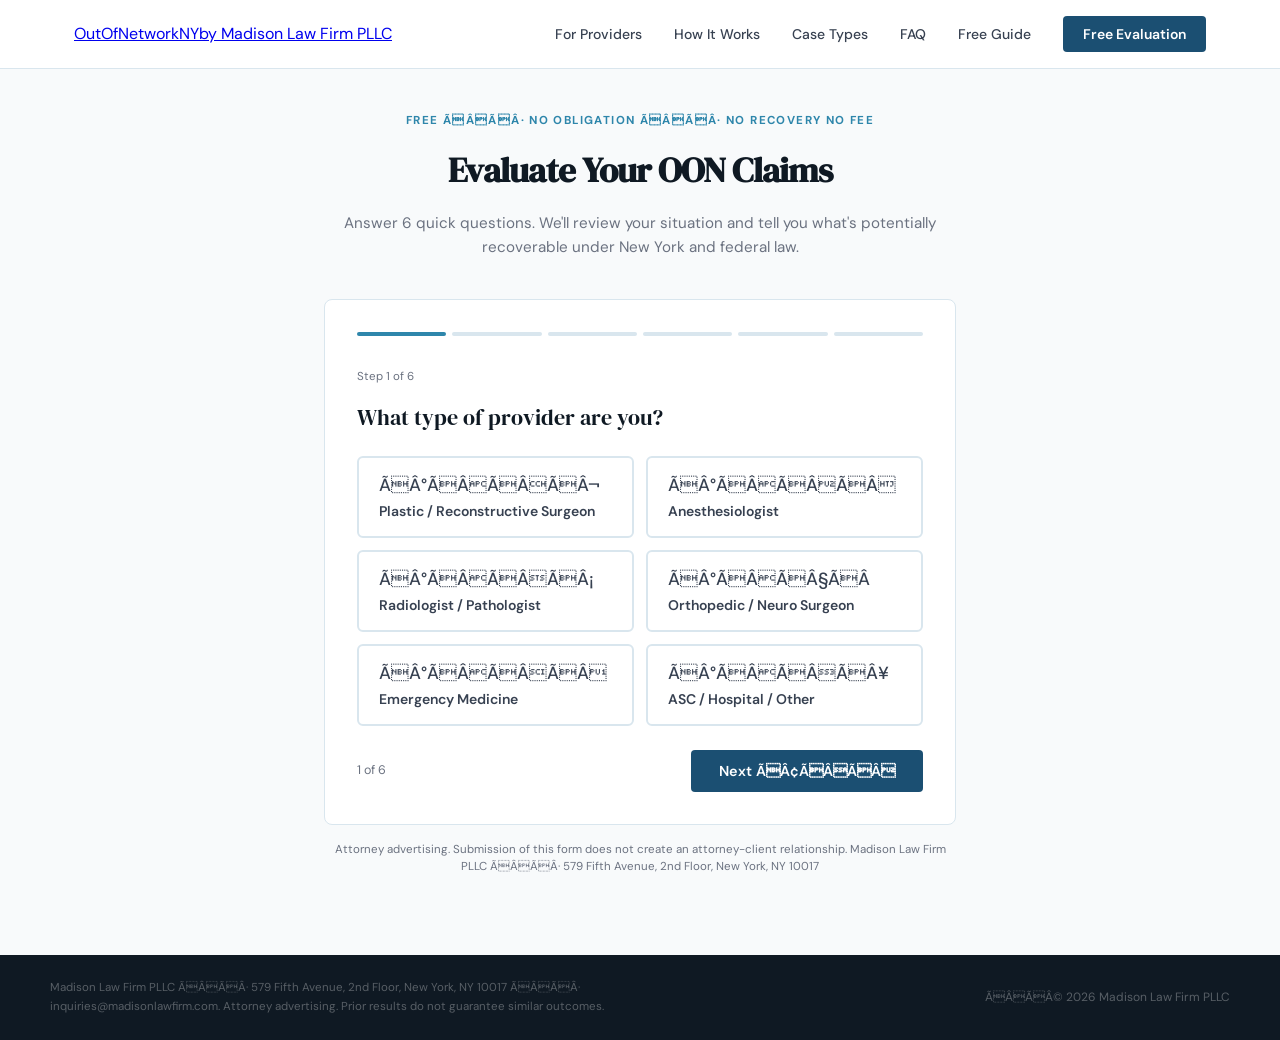
==== case-evaluator.html @ d6d5790b "Fix logo on all 8 pages — correct HTML structure + inline-flex CSS" ====
<!DOCTYPE html>
<html lang="en">
<head>
<meta charset="UTF-8">
<meta name="viewport" content="width=device-width, initial-scale=1.0">
<title>Free Case Evaluation | OutOfNetworkNY</title>
<meta name="description" content="Get a free evaluation of your out-of-network reimbursement claims. We identify NY IDR and federal NSA arbitration opportunities. No recovery, no fee.">
<link rel="canonical" href="https://www.outofnetworkny.com/case-evaluator.html">
<link rel="preconnect" href="https://fonts.googleapis.com">
<link rel="preconnect" href="https://fonts.gstatic.com" crossorigin>
<link href="https://fonts.googleapis.com/css2?family=DM+Serif+Display:ital@0;1&family=DM+Sans:ital,opsz,wght@0,9..40,300;0,9..40,400;0,9..40,500;0,9..40,600;0,9..40,700;1,9..40,400&display=swap" rel="stylesheet">
<style>
:root{--white:#FFFFFF;--off-white:#F8FAFB;--steel:#1B4F72;--steel-mid:#2E86AB;--steel-light:#EBF4F8;--charcoal:#0F1923;--gray-dark:#374151;--gray-mid:#6B7280;--gray-light:#F3F6F9;--gold:#C9A84C;--border:#D9E6EE;--serif:'DM Serif Display',Georgia,serif;--sans:'DM Sans',system-ui,sans-serif;--radius:4px;}
*,*::before,*::after{box-sizing:border-box;margin:0;padding:0;}
body{font-family:var(--sans);color:var(--gray-dark);background:var(--off-white);line-height:1.6;-webkit-font-smoothing:antialiased;min-height:100vh;}
nav{position:fixed;top:0;left:0;right:0;z-index:100;background:rgba(255,255,255,0.97);border-bottom:1px solid var(--border);backdrop-filter:blur(8px);}
.nav-inner{max-width:1180px;margin:0 auto;display:flex;align-items:center;justify-content:space-between;padding:0 24px;height:68px;}
.nav-links{display:flex;align-items:center;gap:32px;list-style:none;}
.nav-links a{font-size:0.875rem;font-weight:500;color:var(--gray-dark);text-decoration:none;}
.nav-cta{background:var(--steel);color:var(--white)!important;padding:9px 20px;border-radius:var(--radius);font-weight:600!important;}
.hamburger{display:none;cursor:pointer;background:none;border:none;padding:4px;}
.hamburger span{display:block;width:22px;height:2px;background:var(--charcoal);margin:5px 0;}
/* EVALUATOR */
.eval-wrap{max-width:680px;margin:0 auto;padding:112px 24px 80px;}
.eval-header{text-align:center;margin-bottom:40px;}
.eval-eyebrow{font-size:0.72rem;font-weight:700;letter-spacing:0.12em;text-transform:uppercase;color:var(--steel-mid);margin-bottom:12px;}
.eval-header h1{font-family:var(--serif);font-size:2.2rem;color:var(--charcoal);letter-spacing:-0.02em;margin-bottom:12px;}
.eval-header p{font-size:0.95rem;color:var(--gray-mid);line-height:1.6;}
/* STEPS */
.step{display:none;}
.step.active{display:block;}
.step-progress{display:flex;gap:6px;margin-bottom:32px;}
.step-dot{height:4px;border-radius:2px;flex:1;background:var(--border);transition:background 0.3s;}
.step-dot.done{background:var(--steel-mid);}
.step-label{font-size:0.72rem;color:var(--gray-mid);margin-bottom:16px;}
.step-title{font-family:var(--serif);font-size:1.4rem;color:var(--charcoal);margin-bottom:24px;line-height:1.3;}
.option-grid{display:grid;grid-template-columns:1fr 1fr;gap:12px;}
.option-btn{padding:16px 20px;background:var(--white);border:2px solid var(--border);border-radius:6px;cursor:pointer;text-align:left;font-family:var(--sans);font-size:0.875rem;font-weight:500;color:var(--gray-dark);transition:all 0.15s;}
.option-btn:hover{border-color:var(--steel-mid);color:var(--charcoal);}
.option-btn.selected{border-color:var(--steel-mid);background:var(--steel-light);color:var(--steel);}
.option-btn .opt-icon{font-size:1.1rem;margin-bottom:6px;display:block;}
.option-btn .opt-label{display:block;font-weight:600;}
.option-btn .opt-sub{display:block;font-size:0.78rem;color:var(--gray-mid);margin-top:3px;}
.form-group{margin-bottom:16px;}
.form-group label{display:block;font-size:0.8rem;font-weight:600;color:var(--gray-dark);margin-bottom:6px;}
.form-group input,.form-group select,.form-group textarea{width:100%;padding:11px 14px;border:1px solid var(--border);border-radius:var(--radius);font-family:var(--sans);font-size:0.875rem;color:var(--charcoal);transition:border-color 0.2s;}
.form-group input:focus,.form-group select:focus,.form-group textarea:focus{outline:none;border-color:var(--steel-mid);box-shadow:0 0 0 3px rgba(46,134,171,0.1);}
.form-group textarea{resize:vertical;min-height:80px;}
.form-row{display:grid;grid-template-columns:1fr 1fr;gap:12px;}
.step-nav{display:flex;gap:12px;margin-top:24px;justify-content:space-between;align-items:center;}
.btn-next{background:var(--steel);color:var(--white);padding:12px 28px;border:none;border-radius:var(--radius);font-family:var(--sans);font-size:0.9rem;font-weight:600;cursor:pointer;transition:background 0.2s;}
.btn-next:hover{background:var(--charcoal);}
.btn-back{background:none;color:var(--gray-mid);padding:12px 20px;border:none;font-family:var(--sans);font-size:0.875rem;cursor:pointer;}
.step-counter{font-size:0.78rem;color:var(--gray-mid);}
.eval-card{background:var(--white);border:1px solid var(--border);border-radius:8px;padding:32px;}
/* Footer */
footer{background:var(--charcoal);padding:24px;}
.footer-bottom{max-width:1180px;margin:0 auto;display:flex;justify-content:space-between;align-items:center;flex-wrap:wrap;gap:16px;}
.footer-legal{font-size:0.72rem;color:rgba(255,255,255,0.3);line-height:1.6;max-width:580px;}
.footer-copy{font-size:0.75rem;color:rgba(255,255,255,0.3);}
@media(max-width:768px){
  .nav-links{display:none;}.hamburger{display:block;}
  .nav-links.open{display:flex;flex-direction:column;position:fixed;top:68px;left:0;right:0;background:var(--white);padding:20px 24px;border-bottom:1px solid var(--border);gap:4px;}
  .option-grid{grid-template-columns:1fr;}.form-row{grid-template-columns:1fr;}
}</style>
</head>
<body>
<nav>
  <div class="nav-inner">
    <a href="/" class="nav-logo"><span class="nav-logo-brand">OutOfNetwork<span class="nav-logo-ny">NY</span></span><span class="nav-logo-sub">by Madison Law Firm PLLC</span></a>
    <ul class="nav-links" id="navLinks">
      <li><a href="/for-providers.html">For Providers</a></li>
      <li><a href="/how-it-works.html">How It Works</a></li>
      <li><a href="/case-types.html">Case Types</a></li>
      <li><a href="/faq.html">FAQ</a></li>
      <li><a href="/free-guide.html">Free Guide</a></li>
      <li><a href="/case-evaluator.html" class="nav-cta">Free Evaluation</a></li>
    </ul>
    <button class="hamburger" id="hamburger"><span></span><span></span><span></span></button>
  </div>
</nav>

<div class="eval-wrap">
  <div class="eval-header">
    <div class="eval-eyebrow">Free ÃÂÃÂ· No Obligation ÃÂÃÂ· No Recovery No Fee</div>
    <h1>Evaluate Your OON Claims</h1>
    <p>Answer 6 quick questions. We'll review your situation and tell you what's potentially recoverable under New York and federal law.</p>
  </div>

  <div class="eval-card">
    <form id="evalForm" action="https://outofnetworkny.com/submit" method="POST">
      <input type="hidden" name="form_type" value="case_evaluation">
      <input type="hidden" name="source_site" value="outofnetworkny.com">
      <input type="hidden" name="specialty" id="hid_specialty" value="">
      <input type="hidden" name="plan_type" id="hid_plan_type" value="">
      <input type="hidden" name="claim_age" id="hid_claim_age" value="">
      <input type="hidden" name="prior_appeal" id="hid_prior_appeal" value="">

      <div class="step-progress">
        <div class="step-dot done" id="dot1"></div>
        <div class="step-dot" id="dot2"></div>
        <div class="step-dot" id="dot3"></div>
        <div class="step-dot" id="dot4"></div>
        <div class="step-dot" id="dot5"></div>
        <div class="step-dot" id="dot6"></div>
      </div>

      <!-- STEP 1 -->
      <div class="step active" id="step1">
        <div class="step-label">Step 1 of 6</div>
        <div class="step-title">What type of provider are you?</div>
        <div class="option-grid">
          <button type="button" class="option-btn" data-field="specialty" data-value="Plastic / Reconstructive Surgeon"><span class="opt-icon">ÃÂ°ÃÂÃÂÃÂ¬</span><span class="opt-label">Plastic / Reconstructive Surgeon</span></button>
          <button type="button" class="option-btn" data-field="specialty" data-value="Anesthesiologist"><span class="opt-icon">ÃÂ°ÃÂÃÂÃÂ</span><span class="opt-label">Anesthesiologist</span></button>
          <button type="button" class="option-btn" data-field="specialty" data-value="Radiologist / Pathologist"><span class="opt-icon">ÃÂ°ÃÂÃÂÃÂ¡</span><span class="opt-label">Radiologist / Pathologist</span></button>
          <button type="button" class="option-btn" data-field="specialty" data-value="Orthopedic / Neuro Surgeon"><span class="opt-icon">ÃÂ°ÃÂÃÂ§ÃÂ </span><span class="opt-label">Orthopedic / Neuro Surgeon</span></button>
          <button type="button" class="option-btn" data-field="specialty" data-value="Emergency Medicine"><span class="opt-icon">ÃÂ°ÃÂÃÂÃÂ</span><span class="opt-label">Emergency Medicine</span></button>
          <button type="button" class="option-btn" data-field="specialty" data-value="ASC / Hospital / Other"><span class="opt-icon">ÃÂ°ÃÂÃÂÃÂ¥</span><span class="opt-label">ASC / Hospital / Other</span></button>
        </div>
        <div class="step-nav">
          <span class="step-counter">1 of 6</span>
          <button type="button" class="btn-next" id="next1" disabled>Next ÃÂ¢ÃÂÃÂ</button>
        </div>
      </div>

      <!-- STEP 2 -->
      <div class="step" id="step2">
        <div class="step-label">Step 2 of 6</div>
        <div class="step-title">What type of insurance plan covers most of the disputed claims?</div>
        <div class="option-grid">
          <button type="button" class="option-btn" data-field="plan_type" data-value="Fully insured NY plan (BCBS, Aetna, etc.)"><span class="opt-icon">ÃÂ°ÃÂÃÂÃÂ</span><span class="opt-label">Fully Insured NY Plan</span><span class="opt-sub">BCBS, Aetna, UHC, Cigna, etc.</span></button>
          <button type="button" class="option-btn" data-field="plan_type" data-value="Self-funded employer plan (ERISA)"><span class="opt-icon">ÃÂ°ÃÂÃÂÃÂ¢</span><span class="opt-label">Self-Funded Employer Plan</span><span class="opt-sub">Large employer pays claims directly</span></button>
          <button type="button" class="option-btn" data-field="plan_type" data-value="Mix of both"><span class="opt-icon">ÃÂ¢ÃÂÃÂÃÂ¯ÃÂ¸ÃÂ</span><span class="opt-label">Mix of Both</span><span class="opt-sub">Different patients, different plans</span></button>
          <button type="button" class="option-btn" data-field="plan_type" data-value="Not sure"><span class="opt-icon">ÃÂ¢ÃÂÃÂ</span><span class="opt-label">Not Sure</span><span class="opt-sub">We can help identify this</span></button>
        </div>
        <div class="step-nav">
          <button type="button" class="btn-back" id="back2">ÃÂ¢ÃÂÃÂ Back</button>
          <span class="step-counter">2 of 6</span>
          <button type="button" class="btn-next" id="next2" disabled>Next ÃÂ¢ÃÂÃÂ</button>
        </div>
      </div>

      <!-- STEP 3 -->
      <div class="step" id="step3">
        <div class="step-label">Step 3 of 6</div>
        <div class="step-title">How old are the underpaid claims you want to dispute?</div>
        <div class="option-grid">
          <button type="button" class="option-btn" data-field="claim_age" data-value="Last 6 months"><span class="opt-label">Last 6 months</span><span class="opt-sub">Recent underpayments</span></button>
          <button type="button" class="option-btn" data-field="claim_age" data-value="6ÃÂ¢ÃÂÃÂ18 months"><span class="opt-label">6ÃÂ¢ÃÂÃÂ18 months</span><span class="opt-sub">Still within federal + NY windows</span></button>
          <button type="button" class="option-btn" data-field="claim_age" data-value="18 months ÃÂ¢ÃÂÃÂ 3 years"><span class="opt-label">18 months ÃÂ¢ÃÂÃÂ 3 years</span><span class="opt-sub">NY state IDR window may apply</span></button>
          <button type="button" class="option-btn" data-field="claim_age" data-value="Mix / Ongoing"><span class="opt-label">Mix / Ongoing</span><span class="opt-sub">Range of claim dates</span></button>
        </div>
        <div class="step-nav">
          <button type="button" class="btn-back" id="back3">ÃÂ¢ÃÂÃÂ Back</button>
          <span class="step-counter">3 of 6</span>
          <button type="button" class="btn-next" id="next3" disabled>Next ÃÂ¢ÃÂÃÂ</button>
        </div>
      </div>

      <!-- STEP 4 -->
      <div class="step" id="step4">
        <div class="step-label">Step 4 of 6</div>
        <div class="step-title">Have you previously appealed any of these underpayments?</div>
        <div class="option-grid" style="grid-template-columns:1fr 1fr;">
          <button type="button" class="option-btn" data-field="prior_appeal" data-value="No ÃÂ¢ÃÂÃÂ never disputed"><span class="opt-icon">ÃÂ¢ÃÂÃÂ</span><span class="opt-label">No ÃÂ¢ÃÂÃÂ Never Disputed</span><span class="opt-sub">Accepted insurer's payment</span></button>
          <button type="button" class="option-btn" data-field="prior_appeal" data-value="Yes ÃÂ¢ÃÂÃÂ internal appeal only"><span class="opt-icon">ÃÂ°ÃÂÃÂÃÂ</span><span class="opt-label">Internal Appeal Only</span><span class="opt-sub">Filed appeal with insurer</span></button>
          <button type="button" class="option-btn" data-field="prior_appeal" data-value="Yes ÃÂ¢ÃÂÃÂ attempted IDR"><span class="opt-icon">ÃÂ¢ÃÂÃÂÃÂ¯ÃÂ¸ÃÂ</span><span class="opt-label">Attempted IDR</span><span class="opt-sub">Filed but not resolved favorably</span></button>
          <button type="button" class="option-btn" data-field="prior_appeal" data-value="In process now"><span class="opt-icon">ÃÂ°ÃÂÃÂÃÂ</span><span class="opt-label">In Process Now</span><span class="opt-sub">Need help managing existing dispute</span></button>
        </div>
        <div class="step-nav">
          <button type="button" class="btn-back" id="back4">ÃÂ¢ÃÂÃÂ Back</button>
          <span class="step-counter">4 of 6</span>
          <button type="button" class="btn-next" id="next4" disabled>Next ÃÂ¢ÃÂÃÂ</button>
        </div>
      </div>

      <!-- STEP 5 -->
      <div class="step" id="step5">
        <div class="step-label">Step 5 of 6</div>
        <div class="step-title">Approximately what is the total amount underpaid across the claims you want to dispute?</div>
        <div class="option-grid" style="grid-template-columns:1fr 1fr;">
          <button type="button" class="option-btn" data-field="claim_value" data-value="Under $10,000"><span class="opt-label">Under $10,000</span></button>
          <button type="button" class="option-btn" data-field="claim_value" data-value="$10,000 ÃÂ¢ÃÂÃÂ $50,000"><span class="opt-label">$10,000 ÃÂ¢ÃÂÃÂ $50,000</span></button>
          <button type="button" class="option-btn" data-field="claim_value" data-value="$50,000 ÃÂ¢ÃÂÃÂ $250,000"><span class="opt-label">$50,000 ÃÂ¢ÃÂÃÂ $250,000</span></button>
          <button type="button" class="option-btn" data-field="claim_value" data-value="Over $250,000"><span class="opt-label">Over $250,000</span></button>
        </div>
        <div class="step-nav">
          <button type="button" class="btn-back" id="back5">ÃÂ¢ÃÂÃÂ Back</button>
          <span class="step-counter">5 of 6</span>
          <button type="button" class="btn-next" id="next5" disabled>Next ÃÂ¢ÃÂÃÂ</button>
        </div>
      </div>

      <!-- STEP 6 -->
      <div class="step" id="step6">
        <div class="step-label">Step 6 of 6 ÃÂ¢ÃÂÃÂ Your Contact Information</div>
        <div class="step-title">Almost done ÃÂ¢ÃÂÃÂ how should we reach you?</div>
        <div class="form-row">
          <div class="form-group">
            <label for="eval_name">Your Name *</label>
            <input type="text" id="eval_name" name="name" placeholder="Dr. Jane Smith" required>
          </div>
          <div class="form-group">
            <label for="eval_practice">Practice / Organization *</label>
            <input type="text" id="eval_practice" name="practice_name" placeholder="Smith Surgical Group" required>
          </div>
        </div>
        <div class="form-row">
          <div class="form-group">
            <label for="eval_phone">Phone *</label>
            <input type="tel" id="eval_phone" name="phone" placeholder="(212) 555-0000" required>
          </div>
          <div class="form-group">
            <label for="eval_email">Email *</label>
            <input type="email" id="eval_email" name="email" placeholder="billing@practice.com" required>
          </div>
        </div>
        <div class="form-group">
          <label for="eval_payer">Primary Payer(s) in Dispute</label>
          <input type="text" id="eval_payer" name="payer_name" placeholder="e.g., UnitedHealthcare, Aetna, BCBS">
        </div>
        <div class="form-group">
          <label for="eval_notes">Additional Details (optional)</label>
          <textarea id="eval_notes" name="description" placeholder="Briefly describe the types of services, the pattern of underpayment, or any context that would help us prepare for our call..."></textarea>
        </div>
        <div class="form-group">
          <label for="eval_calltime">Best Time to Call</label>
          <select id="eval_calltime" name="best_call_time">
            <option value="">Select a preference</option>
            <option>Morning (9am ÃÂ¢ÃÂÃÂ 12pm)</option>
            <option>Afternoon (12pm ÃÂ¢ÃÂÃÂ 4pm)</option>
            <option>Evening (4pm ÃÂ¢ÃÂÃÂ 6pm)</option>
          </select>
        </div>
        <div class="step-nav">
          <button type="button" class="btn-back" id="back6">ÃÂ¢ÃÂÃÂ Back</button>
          <button type="submit" class="btn-next" id="submitBtn">Submit Evaluation ÃÂ¢ÃÂÃÂ</button>
        </div>
      </div>

      <input type="hidden" name="claim_value" id="hid_claim_value" value="">
    </form>
  </div>

  <p style="font-size:0.72rem;color:var(--gray-mid);text-align:center;margin-top:16px;line-height:1.5;">Attorney advertising. Submission of this form does not create an attorney-client relationship. Madison Law Firm PLLC ÃÂÃÂ· 579 Fifth Avenue, 2nd Floor, New York, NY 10017</p>
</div>

<footer>
  <div class="footer-bottom">
    <p class="footer-legal">Madison Law Firm PLLC ÃÂÃÂ· 579 Fifth Avenue, 2nd Floor, New York, NY 10017 ÃÂÃÂ· inquiries@madisonlawfirm.com. Attorney advertising. Prior results do not guarantee similar outcomes.</p>
    <p class="footer-copy">ÃÂÃÂ© 2026 Madison Law Firm PLLC</p>
  </div>
</footer>

<script>
document.getElementById('hamburger').addEventListener('click',function(){document.getElementById('navLinks').classList.toggle('open');});

let currentStep=1;
const totalSteps=6;
const selections={specialty:'',plan_type:'',claim_age:'',prior_appeal:'',claim_value:''};

function updateDots(){
  for(let i=1;i<=totalSteps;i++){
    const dot=document.getElementById('dot'+i);
    if(dot){dot.classList.toggle('done',i<=currentStep);}
  }
}

function goToStep(n){
  document.getElementById('step'+currentStep).classList.remove('active');
  currentStep=n;
  document.getElementById('step'+currentStep).classList.add('active');
  updateDots();
  window.scrollTo({top:0,behavior:'smooth'});
}

// Option buttons
document.querySelectorAll('.option-btn').forEach(btn=>{
  btn.addEventListener('click',function(){
    const field=this.dataset.field;
    const val=this.dataset.value;
    // Deselect others in same group
    const siblings=document.querySelectorAll('#step'+currentStep+' .option-btn[data-field="'+field+'"]');
    siblings.forEach(s=>s.classList.remove('selected'));
    this.classList.add('selected');
    selections[field]=val;
    // Enable next
    const nextBtn=document.getElementById('next'+currentStep);
    if(nextBtn)nextBtn.disabled=false;
    // Set hidden fields
    if(field==='specialty')document.getElementById('hid_specialty').value=val;
    if(field==='plan_type')document.getElementById('hid_plan_type').value=val;
    if(field==='claim_age')document.getElementById('hid_claim_age').value=val;
    if(field==='prior_appeal')document.getElementById('hid_prior_appeal').value=val;
    if(field==='claim_value')document.getElementById('hid_claim_value').value=val;
    // Auto advance steps 1-5
    if(currentStep<6){setTimeout(()=>{goToStep(currentStep+1);},300);}
  });
});

// Manual next buttons (fallback)
for(let i=1;i<=5;i++){
  const btn=document.getElementById('next'+i);
  if(btn){btn.addEventListener('click',function(){if(!this.disabled)goToStep(currentStep+1);});}
}
// Back buttons
['back2','back3','back4','back5','back6'].forEach((id,idx)=>{
  const btn=document.getElementById(id);
  if(btn){btn.addEventListener('click',function(){goToStep(currentStep-1);});}
});

// Form submit
document.getElementById('evalForm').addEventListener('submit',async function(e){
  e.preventDefault();
  const btn=document.getElementById('submitBtn');
  btn.textContent='Submitting...';btn.disabled=true;
  const data=new FormData(this);
  try{
    await fetch(this.action,{method:'POST',body:data});
  }catch(err){}
  window.location.href='/thank-you.html?type=evaluation';
});

updateDots();
</script>
</body>
</html>
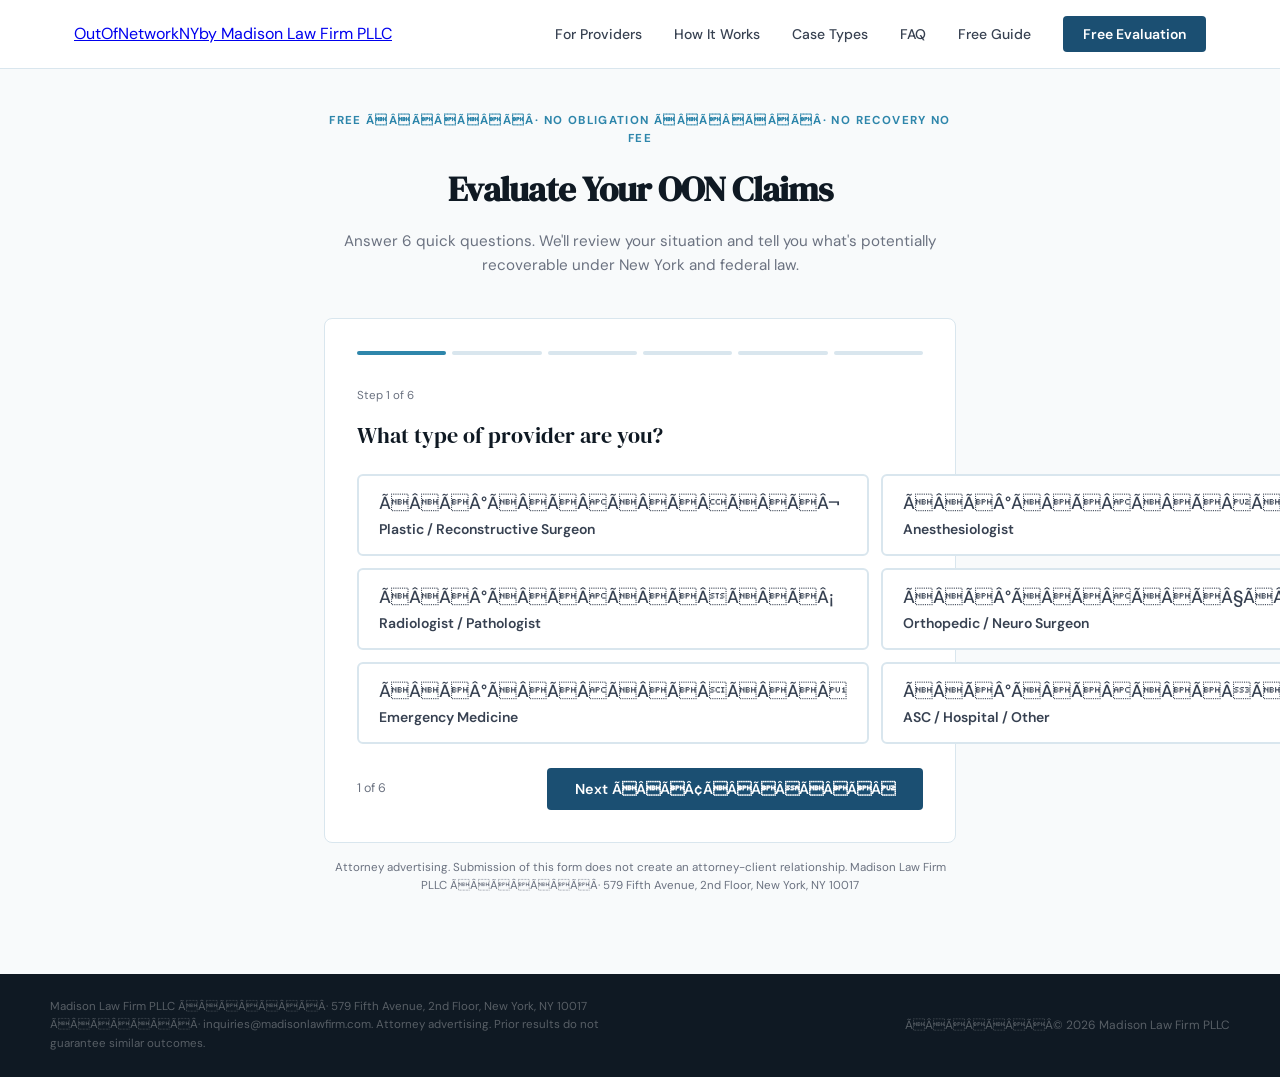
==== commit cbee4074: "Fix inline-flex logo CSS on case-evaluator, contact, thank-you" ====
--- a/case-evaluator.html
+++ b/case-evaluator.html
@@ -82,7 +82,7 @@
 
 <div class="eval-wrap">
   <div class="eval-header">
-    <div class="eval-eyebrow">Free ÃÂÃÂ· No Obligation ÃÂÃÂ· No Recovery No Fee</div>
+    <div class="eval-eyebrow">Free ÃÂÃÂÃÂÃÂ· No Obligation ÃÂÃÂÃÂÃÂ· No Recovery No Fee</div>
     <h1>Evaluate Your OON Claims</h1>
     <p>Answer 6 quick questions. We'll review your situation and tell you what's potentially recoverable under New York and federal law.</p>
   </div>
@@ -110,16 +110,16 @@
         <div class="step-label">Step 1 of 6</div>
         <div class="step-title">What type of provider are you?</div>
         <div class="option-grid">
-          <button type="button" class="option-btn" data-field="specialty" data-value="Plastic / Reconstructive Surgeon"><span class="opt-icon">ÃÂ°ÃÂÃÂÃÂ¬</span><span class="opt-label">Plastic / Reconstructive Surgeon</span></button>
-          <button type="button" class="option-btn" data-field="specialty" data-value="Anesthesiologist"><span class="opt-icon">ÃÂ°ÃÂÃÂÃÂ</span><span class="opt-label">Anesthesiologist</span></button>
-          <button type="button" class="option-btn" data-field="specialty" data-value="Radiologist / Pathologist"><span class="opt-icon">ÃÂ°ÃÂÃÂÃÂ¡</span><span class="opt-label">Radiologist / Pathologist</span></button>
-          <button type="button" class="option-btn" data-field="specialty" data-value="Orthopedic / Neuro Surgeon"><span class="opt-icon">ÃÂ°ÃÂÃÂ§ÃÂ </span><span class="opt-label">Orthopedic / Neuro Surgeon</span></button>
-          <button type="button" class="option-btn" data-field="specialty" data-value="Emergency Medicine"><span class="opt-icon">ÃÂ°ÃÂÃÂÃÂ</span><span class="opt-label">Emergency Medicine</span></button>
-          <button type="button" class="option-btn" data-field="specialty" data-value="ASC / Hospital / Other"><span class="opt-icon">ÃÂ°ÃÂÃÂÃÂ¥</span><span class="opt-label">ASC / Hospital / Other</span></button>
+          <button type="button" class="option-btn" data-field="specialty" data-value="Plastic / Reconstructive Surgeon"><span class="opt-icon">ÃÂÃÂ°ÃÂÃÂÃÂÃÂÃÂÃÂ¬</span><span class="opt-label">Plastic / Reconstructive Surgeon</span></button>
+          <button type="button" class="option-btn" data-field="specialty" data-value="Anesthesiologist"><span class="opt-icon">ÃÂÃÂ°ÃÂÃÂÃÂÃÂÃÂÃÂ</span><span class="opt-label">Anesthesiologist</span></button>
+          <button type="button" class="option-btn" data-field="specialty" data-value="Radiologist / Pathologist"><span class="opt-icon">ÃÂÃÂ°ÃÂÃÂÃÂÃÂÃÂÃÂ¡</span><span class="opt-label">Radiologist / Pathologist</span></button>
+          <button type="button" class="option-btn" data-field="specialty" data-value="Orthopedic / Neuro Surgeon"><span class="opt-icon">ÃÂÃÂ°ÃÂÃÂÃÂÃÂ§ÃÂÃÂ </span><span class="opt-label">Orthopedic / Neuro Surgeon</span></button>
+          <button type="button" class="option-btn" data-field="specialty" data-value="Emergency Medicine"><span class="opt-icon">ÃÂÃÂ°ÃÂÃÂÃÂÃÂÃÂÃÂ</span><span class="opt-label">Emergency Medicine</span></button>
+          <button type="button" class="option-btn" data-field="specialty" data-value="ASC / Hospital / Other"><span class="opt-icon">ÃÂÃÂ°ÃÂÃÂÃÂÃÂÃÂÃÂ¥</span><span class="opt-label">ASC / Hospital / Other</span></button>
         </div>
         <div class="step-nav">
           <span class="step-counter">1 of 6</span>
-          <button type="button" class="btn-next" id="next1" disabled>Next ÃÂ¢ÃÂÃÂ</button>
+          <button type="button" class="btn-next" id="next1" disabled>Next ÃÂÃÂ¢ÃÂÃÂÃÂÃÂ</button>
         </div>
       </div>
 
@@ -128,15 +128,15 @@
         <div class="step-label">Step 2 of 6</div>
         <div class="step-title">What type of insurance plan covers most of the disputed claims?</div>
         <div class="option-grid">
-          <button type="button" class="option-btn" data-field="plan_type" data-value="Fully insured NY plan (BCBS, Aetna, etc.)"><span class="opt-icon">ÃÂ°ÃÂÃÂÃÂ</span><span class="opt-label">Fully Insured NY Plan</span><span class="opt-sub">BCBS, Aetna, UHC, Cigna, etc.</span></button>
-          <button type="button" class="option-btn" data-field="plan_type" data-value="Self-funded employer plan (ERISA)"><span class="opt-icon">ÃÂ°ÃÂÃÂÃÂ¢</span><span class="opt-label">Self-Funded Employer Plan</span><span class="opt-sub">Large employer pays claims directly</span></button>
-          <button type="button" class="option-btn" data-field="plan_type" data-value="Mix of both"><span class="opt-icon">ÃÂ¢ÃÂÃÂÃÂ¯ÃÂ¸ÃÂ</span><span class="opt-label">Mix of Both</span><span class="opt-sub">Different patients, different plans</span></button>
-          <button type="button" class="option-btn" data-field="plan_type" data-value="Not sure"><span class="opt-icon">ÃÂ¢ÃÂÃÂ</span><span class="opt-label">Not Sure</span><span class="opt-sub">We can help identify this</span></button>
-        </div>
-        <div class="step-nav">
-          <button type="button" class="btn-back" id="back2">ÃÂ¢ÃÂÃÂ Back</button>
+          <button type="button" class="option-btn" data-field="plan_type" data-value="Fully insured NY plan (BCBS, Aetna, etc.)"><span class="opt-icon">ÃÂÃÂ°ÃÂÃÂÃÂÃÂÃÂÃÂ</span><span class="opt-label">Fully Insured NY Plan</span><span class="opt-sub">BCBS, Aetna, UHC, Cigna, etc.</span></button>
+          <button type="button" class="option-btn" data-field="plan_type" data-value="Self-funded employer plan (ERISA)"><span class="opt-icon">ÃÂÃÂ°ÃÂÃÂÃÂÃÂÃÂÃÂ¢</span><span class="opt-label">Self-Funded Employer Plan</span><span class="opt-sub">Large employer pays claims directly</span></button>
+          <button type="button" class="option-btn" data-field="plan_type" data-value="Mix of both"><span class="opt-icon">ÃÂÃÂ¢ÃÂÃÂÃÂÃÂÃÂÃÂ¯ÃÂÃÂ¸ÃÂÃÂ</span><span class="opt-label">Mix of Both</span><span class="opt-sub">Different patients, different plans</span></button>
+          <button type="button" class="option-btn" data-field="plan_type" data-value="Not sure"><span class="opt-icon">ÃÂÃÂ¢ÃÂÃÂÃÂÃÂ</span><span class="opt-label">Not Sure</span><span class="opt-sub">We can help identify this</span></button>
+        </div>
+        <div class="step-nav">
+          <button type="button" class="btn-back" id="back2">ÃÂÃÂ¢ÃÂÃÂÃÂÃÂ Back</button>
           <span class="step-counter">2 of 6</span>
-          <button type="button" class="btn-next" id="next2" disabled>Next ÃÂ¢ÃÂÃÂ</button>
+          <button type="button" class="btn-next" id="next2" disabled>Next ÃÂÃÂ¢ÃÂÃÂÃÂÃÂ</button>
         </div>
       </div>
 
@@ -146,14 +146,14 @@
         <div class="step-title">How old are the underpaid claims you want to dispute?</div>
         <div class="option-grid">
           <button type="button" class="option-btn" data-field="claim_age" data-value="Last 6 months"><span class="opt-label">Last 6 months</span><span class="opt-sub">Recent underpayments</span></button>
-          <button type="button" class="option-btn" data-field="claim_age" data-value="6ÃÂ¢ÃÂÃÂ18 months"><span class="opt-label">6ÃÂ¢ÃÂÃÂ18 months</span><span class="opt-sub">Still within federal + NY windows</span></button>
-          <button type="button" class="option-btn" data-field="claim_age" data-value="18 months ÃÂ¢ÃÂÃÂ 3 years"><span class="opt-label">18 months ÃÂ¢ÃÂÃÂ 3 years</span><span class="opt-sub">NY state IDR window may apply</span></button>
+          <button type="button" class="option-btn" data-field="claim_age" data-value="6ÃÂÃÂ¢ÃÂÃÂÃÂÃÂ18 months"><span class="opt-label">6ÃÂÃÂ¢ÃÂÃÂÃÂÃÂ18 months</span><span class="opt-sub">Still within federal + NY windows</span></button>
+          <button type="button" class="option-btn" data-field="claim_age" data-value="18 months ÃÂÃÂ¢ÃÂÃÂÃÂÃÂ 3 years"><span class="opt-label">18 months ÃÂÃÂ¢ÃÂÃÂÃÂÃÂ 3 years</span><span class="opt-sub">NY state IDR window may apply</span></button>
           <button type="button" class="option-btn" data-field="claim_age" data-value="Mix / Ongoing"><span class="opt-label">Mix / Ongoing</span><span class="opt-sub">Range of claim dates</span></button>
         </div>
         <div class="step-nav">
-          <button type="button" class="btn-back" id="back3">ÃÂ¢ÃÂÃÂ Back</button>
+          <button type="button" class="btn-back" id="back3">ÃÂÃÂ¢ÃÂÃÂÃÂÃÂ Back</button>
           <span class="step-counter">3 of 6</span>
-          <button type="button" class="btn-next" id="next3" disabled>Next ÃÂ¢ÃÂÃÂ</button>
+          <button type="button" class="btn-next" id="next3" disabled>Next ÃÂÃÂ¢ÃÂÃÂÃÂÃÂ</button>
         </div>
       </div>
 
@@ -162,15 +162,15 @@
         <div class="step-label">Step 4 of 6</div>
         <div class="step-title">Have you previously appealed any of these underpayments?</div>
         <div class="option-grid" style="grid-template-columns:1fr 1fr;">
-          <button type="button" class="option-btn" data-field="prior_appeal" data-value="No ÃÂ¢ÃÂÃÂ never disputed"><span class="opt-icon">ÃÂ¢ÃÂÃÂ</span><span class="opt-label">No ÃÂ¢ÃÂÃÂ Never Disputed</span><span class="opt-sub">Accepted insurer's payment</span></button>
-          <button type="button" class="option-btn" data-field="prior_appeal" data-value="Yes ÃÂ¢ÃÂÃÂ internal appeal only"><span class="opt-icon">ÃÂ°ÃÂÃÂÃÂ</span><span class="opt-label">Internal Appeal Only</span><span class="opt-sub">Filed appeal with insurer</span></button>
-          <button type="button" class="option-btn" data-field="prior_appeal" data-value="Yes ÃÂ¢ÃÂÃÂ attempted IDR"><span class="opt-icon">ÃÂ¢ÃÂÃÂÃÂ¯ÃÂ¸ÃÂ</span><span class="opt-label">Attempted IDR</span><span class="opt-sub">Filed but not resolved favorably</span></button>
-          <button type="button" class="option-btn" data-field="prior_appeal" data-value="In process now"><span class="opt-icon">ÃÂ°ÃÂÃÂÃÂ</span><span class="opt-label">In Process Now</span><span class="opt-sub">Need help managing existing dispute</span></button>
-        </div>
-        <div class="step-nav">
-          <button type="button" class="btn-back" id="back4">ÃÂ¢ÃÂÃÂ Back</button>
+          <button type="button" class="option-btn" data-field="prior_appeal" data-value="No ÃÂÃÂ¢ÃÂÃÂÃÂÃÂ never disputed"><span class="opt-icon">ÃÂÃÂ¢ÃÂÃÂÃÂÃÂ</span><span class="opt-label">No ÃÂÃÂ¢ÃÂÃÂÃÂÃÂ Never Disputed</span><span class="opt-sub">Accepted insurer's payment</span></button>
+          <button type="button" class="option-btn" data-field="prior_appeal" data-value="Yes ÃÂÃÂ¢ÃÂÃÂÃÂÃÂ internal appeal only"><span class="opt-icon">ÃÂÃÂ°ÃÂÃÂÃÂÃÂÃÂÃÂ</span><span class="opt-label">Internal Appeal Only</span><span class="opt-sub">Filed appeal with insurer</span></button>
+          <button type="button" class="option-btn" data-field="prior_appeal" data-value="Yes ÃÂÃÂ¢ÃÂÃÂÃÂÃÂ attempted IDR"><span class="opt-icon">ÃÂÃÂ¢ÃÂÃÂÃÂÃÂÃÂÃÂ¯ÃÂÃÂ¸ÃÂÃÂ</span><span class="opt-label">Attempted IDR</span><span class="opt-sub">Filed but not resolved favorably</span></button>
+          <button type="button" class="option-btn" data-field="prior_appeal" data-value="In process now"><span class="opt-icon">ÃÂÃÂ°ÃÂÃÂÃÂÃÂÃÂÃÂ</span><span class="opt-label">In Process Now</span><span class="opt-sub">Need help managing existing dispute</span></button>
+        </div>
+        <div class="step-nav">
+          <button type="button" class="btn-back" id="back4">ÃÂÃÂ¢ÃÂÃÂÃÂÃÂ Back</button>
           <span class="step-counter">4 of 6</span>
-          <button type="button" class="btn-next" id="next4" disabled>Next ÃÂ¢ÃÂÃÂ</button>
+          <button type="button" class="btn-next" id="next4" disabled>Next ÃÂÃÂ¢ÃÂÃÂÃÂÃÂ</button>
         </div>
       </div>
 
@@ -180,21 +180,21 @@
         <div class="step-title">Approximately what is the total amount underpaid across the claims you want to dispute?</div>
         <div class="option-grid" style="grid-template-columns:1fr 1fr;">
           <button type="button" class="option-btn" data-field="claim_value" data-value="Under $10,000"><span class="opt-label">Under $10,000</span></button>
-          <button type="button" class="option-btn" data-field="claim_value" data-value="$10,000 ÃÂ¢ÃÂÃÂ $50,000"><span class="opt-label">$10,000 ÃÂ¢ÃÂÃÂ $50,000</span></button>
-          <button type="button" class="option-btn" data-field="claim_value" data-value="$50,000 ÃÂ¢ÃÂÃÂ $250,000"><span class="opt-label">$50,000 ÃÂ¢ÃÂÃÂ $250,000</span></button>
+          <button type="button" class="option-btn" data-field="claim_value" data-value="$10,000 ÃÂÃÂ¢ÃÂÃÂÃÂÃÂ $50,000"><span class="opt-label">$10,000 ÃÂÃÂ¢ÃÂÃÂÃÂÃÂ $50,000</span></button>
+          <button type="button" class="option-btn" data-field="claim_value" data-value="$50,000 ÃÂÃÂ¢ÃÂÃÂÃÂÃÂ $250,000"><span class="opt-label">$50,000 ÃÂÃÂ¢ÃÂÃÂÃÂÃÂ $250,000</span></button>
           <button type="button" class="option-btn" data-field="claim_value" data-value="Over $250,000"><span class="opt-label">Over $250,000</span></button>
         </div>
         <div class="step-nav">
-          <button type="button" class="btn-back" id="back5">ÃÂ¢ÃÂÃÂ Back</button>
+          <button type="button" class="btn-back" id="back5">ÃÂÃÂ¢ÃÂÃÂÃÂÃÂ Back</button>
           <span class="step-counter">5 of 6</span>
-          <button type="button" class="btn-next" id="next5" disabled>Next ÃÂ¢ÃÂÃÂ</button>
+          <button type="button" class="btn-next" id="next5" disabled>Next ÃÂÃÂ¢ÃÂÃÂÃÂÃÂ</button>
         </div>
       </div>
 
       <!-- STEP 6 -->
       <div class="step" id="step6">
-        <div class="step-label">Step 6 of 6 ÃÂ¢ÃÂÃÂ Your Contact Information</div>
-        <div class="step-title">Almost done ÃÂ¢ÃÂÃÂ how should we reach you?</div>
+        <div class="step-label">Step 6 of 6 ÃÂÃÂ¢ÃÂÃÂÃÂÃÂ Your Contact Information</div>
+        <div class="step-title">Almost done ÃÂÃÂ¢ÃÂÃÂÃÂÃÂ how should we reach you?</div>
         <div class="form-row">
           <div class="form-group">
             <label for="eval_name">Your Name *</label>
@@ -227,14 +227,14 @@
           <label for="eval_calltime">Best Time to Call</label>
           <select id="eval_calltime" name="best_call_time">
             <option value="">Select a preference</option>
-            <option>Morning (9am ÃÂ¢ÃÂÃÂ 12pm)</option>
-            <option>Afternoon (12pm ÃÂ¢ÃÂÃÂ 4pm)</option>
-            <option>Evening (4pm ÃÂ¢ÃÂÃÂ 6pm)</option>
+            <option>Morning (9am ÃÂÃÂ¢ÃÂÃÂÃÂÃÂ 12pm)</option>
+            <option>Afternoon (12pm ÃÂÃÂ¢ÃÂÃÂÃÂÃÂ 4pm)</option>
+            <option>Evening (4pm ÃÂÃÂ¢ÃÂÃÂÃÂÃÂ 6pm)</option>
           </select>
         </div>
         <div class="step-nav">
-          <button type="button" class="btn-back" id="back6">ÃÂ¢ÃÂÃÂ Back</button>
-          <button type="submit" class="btn-next" id="submitBtn">Submit Evaluation ÃÂ¢ÃÂÃÂ</button>
+          <button type="button" class="btn-back" id="back6">ÃÂÃÂ¢ÃÂÃÂÃÂÃÂ Back</button>
+          <button type="submit" class="btn-next" id="submitBtn">Submit Evaluation ÃÂÃÂ¢ÃÂÃÂÃÂÃÂ</button>
         </div>
       </div>
 
@@ -242,13 +242,13 @@
     </form>
   </div>
 
-  <p style="font-size:0.72rem;color:var(--gray-mid);text-align:center;margin-top:16px;line-height:1.5;">Attorney advertising. Submission of this form does not create an attorney-client relationship. Madison Law Firm PLLC ÃÂÃÂ· 579 Fifth Avenue, 2nd Floor, New York, NY 10017</p>
+  <p style="font-size:0.72rem;color:var(--gray-mid);text-align:center;margin-top:16px;line-height:1.5;">Attorney advertising. Submission of this form does not create an attorney-client relationship. Madison Law Firm PLLC ÃÂÃÂÃÂÃÂ· 579 Fifth Avenue, 2nd Floor, New York, NY 10017</p>
 </div>
 
 <footer>
   <div class="footer-bottom">
-    <p class="footer-legal">Madison Law Firm PLLC ÃÂÃÂ· 579 Fifth Avenue, 2nd Floor, New York, NY 10017 ÃÂÃÂ· inquiries@madisonlawfirm.com. Attorney advertising. Prior results do not guarantee similar outcomes.</p>
-    <p class="footer-copy">ÃÂÃÂ© 2026 Madison Law Firm PLLC</p>
+    <p class="footer-legal">Madison Law Firm PLLC ÃÂÃÂÃÂÃÂ· 579 Fifth Avenue, 2nd Floor, New York, NY 10017 ÃÂÃÂÃÂÃÂ· inquiries@madisonlawfirm.com. Attorney advertising. Prior results do not guarantee similar outcomes.</p>
+    <p class="footer-copy">ÃÂÃÂÃÂÃÂ© 2026 Madison Law Firm PLLC</p>
   </div>
 </footer>
 
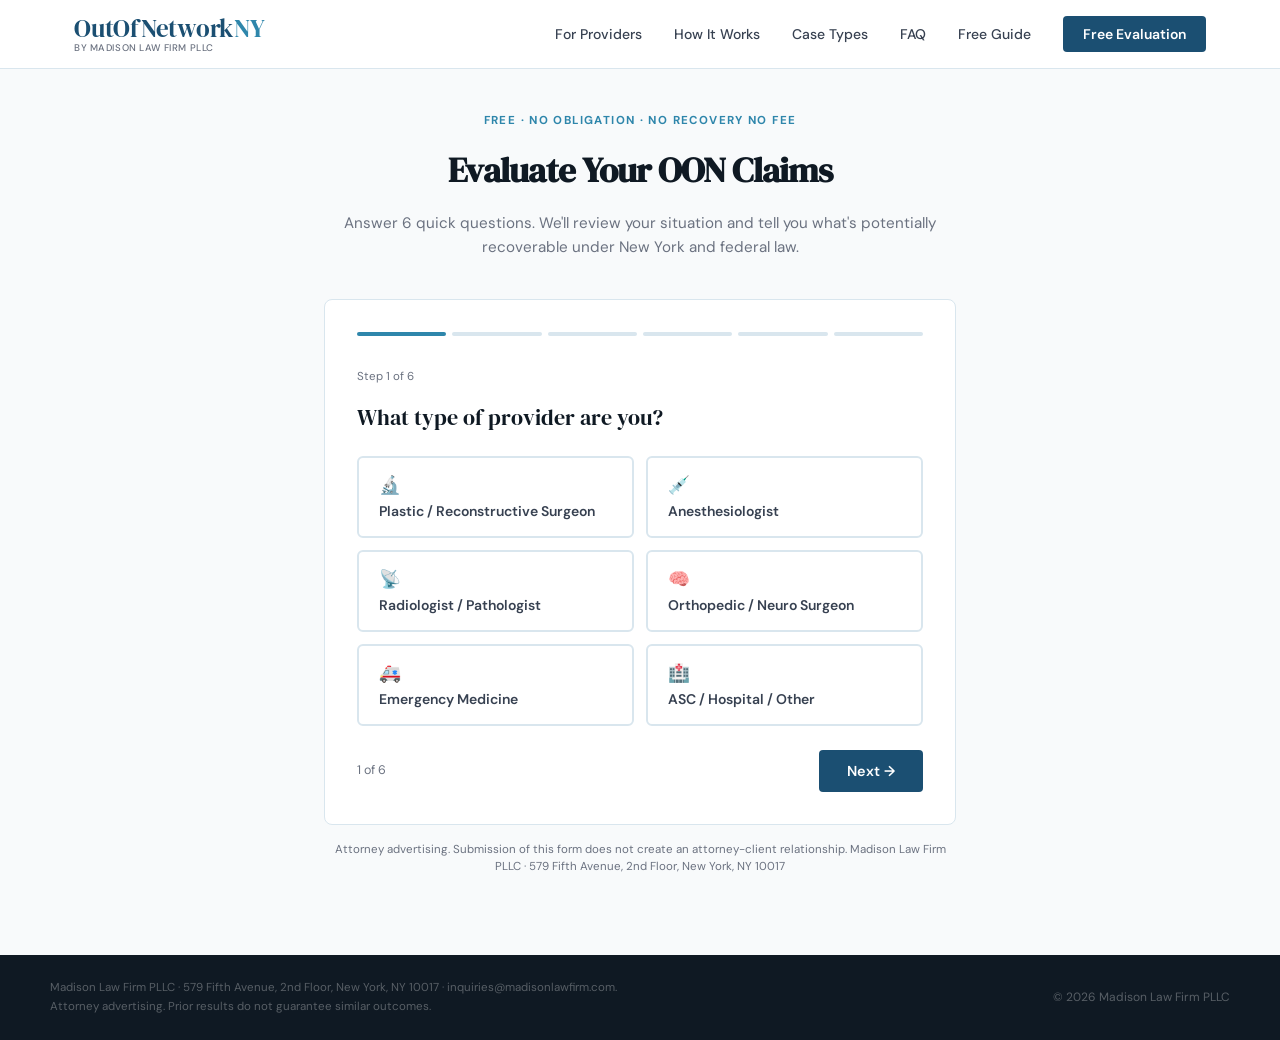
==== commit 351ea3c6: "Fix logo on all 9 pages — correct HTML+CSS, no mojibake, Python base64" ====
--- a/case-evaluator.html
+++ b/case-evaluator.html
@@ -15,6 +15,8 @@
 body{font-family:var(--sans);color:var(--gray-dark);background:var(--off-white);line-height:1.6;-webkit-font-smoothing:antialiased;min-height:100vh;}
 nav{position:fixed;top:0;left:0;right:0;z-index:100;background:rgba(255,255,255,0.97);border-bottom:1px solid var(--border);backdrop-filter:blur(8px);}
 .nav-inner{max-width:1180px;margin:0 auto;display:flex;align-items:center;justify-content:space-between;padding:0 24px;height:68px;}
+.nav-logo{font-family:var(--serif);font-size:1.55rem;color:var(--steel);text-decoration:none;letter-spacing:-0.01em;line-height:1.1;display:inline-flex;flex-direction:column;align-items:flex-start;}.nav-logo-brand{display:inline;}.nav-logo-ny{color:var(--steel-mid);}.nav-logo-sub{font-family:var(--sans);font-size:0.6rem;font-weight:500;letter-spacing:0.06em;text-transform:uppercase;color:var(--gray-mid);margin-top:1px;}
+
 .nav-links{display:flex;align-items:center;gap:32px;list-style:none;}
 .nav-links a{font-size:0.875rem;font-weight:500;color:var(--gray-dark);text-decoration:none;}
 .nav-cta{background:var(--steel);color:var(--white)!important;padding:9px 20px;border-radius:var(--radius);font-weight:600!important;}
@@ -62,7 +64,8 @@
   .nav-links{display:none;}.hamburger{display:block;}
   .nav-links.open{display:flex;flex-direction:column;position:fixed;top:68px;left:0;right:0;background:var(--white);padding:20px 24px;border-bottom:1px solid var(--border);gap:4px;}
   .option-grid{grid-template-columns:1fr;}.form-row{grid-template-columns:1fr;}
-}</style>
+}
+</style>
 </head>
 <body>
 <nav>
@@ -82,7 +85,7 @@
 
 <div class="eval-wrap">
   <div class="eval-header">
-    <div class="eval-eyebrow">Free ÃÂÃÂÃÂÃÂ· No Obligation ÃÂÃÂÃÂÃÂ· No Recovery No Fee</div>
+    <div class="eval-eyebrow">Free · No Obligation · No Recovery No Fee</div>
     <h1>Evaluate Your OON Claims</h1>
     <p>Answer 6 quick questions. We'll review your situation and tell you what's potentially recoverable under New York and federal law.</p>
   </div>
@@ -110,16 +113,16 @@
         <div class="step-label">Step 1 of 6</div>
         <div class="step-title">What type of provider are you?</div>
         <div class="option-grid">
-          <button type="button" class="option-btn" data-field="specialty" data-value="Plastic / Reconstructive Surgeon"><span class="opt-icon">ÃÂÃÂ°ÃÂÃÂÃÂÃÂÃÂÃÂ¬</span><span class="opt-label">Plastic / Reconstructive Surgeon</span></button>
-          <button type="button" class="option-btn" data-field="specialty" data-value="Anesthesiologist"><span class="opt-icon">ÃÂÃÂ°ÃÂÃÂÃÂÃÂÃÂÃÂ</span><span class="opt-label">Anesthesiologist</span></button>
-          <button type="button" class="option-btn" data-field="specialty" data-value="Radiologist / Pathologist"><span class="opt-icon">ÃÂÃÂ°ÃÂÃÂÃÂÃÂÃÂÃÂ¡</span><span class="opt-label">Radiologist / Pathologist</span></button>
-          <button type="button" class="option-btn" data-field="specialty" data-value="Orthopedic / Neuro Surgeon"><span class="opt-icon">ÃÂÃÂ°ÃÂÃÂÃÂÃÂ§ÃÂÃÂ </span><span class="opt-label">Orthopedic / Neuro Surgeon</span></button>
-          <button type="button" class="option-btn" data-field="specialty" data-value="Emergency Medicine"><span class="opt-icon">ÃÂÃÂ°ÃÂÃÂÃÂÃÂÃÂÃÂ</span><span class="opt-label">Emergency Medicine</span></button>
-          <button type="button" class="option-btn" data-field="specialty" data-value="ASC / Hospital / Other"><span class="opt-icon">ÃÂÃÂ°ÃÂÃÂÃÂÃÂÃÂÃÂ¥</span><span class="opt-label">ASC / Hospital / Other</span></button>
+          <button type="button" class="option-btn" data-field="specialty" data-value="Plastic / Reconstructive Surgeon"><span class="opt-icon">🔬</span><span class="opt-label">Plastic / Reconstructive Surgeon</span></button>
+          <button type="button" class="option-btn" data-field="specialty" data-value="Anesthesiologist"><span class="opt-icon">💉</span><span class="opt-label">Anesthesiologist</span></button>
+          <button type="button" class="option-btn" data-field="specialty" data-value="Radiologist / Pathologist"><span class="opt-icon">📡</span><span class="opt-label">Radiologist / Pathologist</span></button>
+          <button type="button" class="option-btn" data-field="specialty" data-value="Orthopedic / Neuro Surgeon"><span class="opt-icon">🧠</span><span class="opt-label">Orthopedic / Neuro Surgeon</span></button>
+          <button type="button" class="option-btn" data-field="specialty" data-value="Emergency Medicine"><span class="opt-icon">🚑</span><span class="opt-label">Emergency Medicine</span></button>
+          <button type="button" class="option-btn" data-field="specialty" data-value="ASC / Hospital / Other"><span class="opt-icon">🏥</span><span class="opt-label">ASC / Hospital / Other</span></button>
         </div>
         <div class="step-nav">
           <span class="step-counter">1 of 6</span>
-          <button type="button" class="btn-next" id="next1" disabled>Next ÃÂÃÂ¢ÃÂÃÂÃÂÃÂ</button>
+          <button type="button" class="btn-next" id="next1" disabled>Next →</button>
         </div>
       </div>
 
@@ -128,15 +131,15 @@
         <div class="step-label">Step 2 of 6</div>
         <div class="step-title">What type of insurance plan covers most of the disputed claims?</div>
         <div class="option-grid">
-          <button type="button" class="option-btn" data-field="plan_type" data-value="Fully insured NY plan (BCBS, Aetna, etc.)"><span class="opt-icon">ÃÂÃÂ°ÃÂÃÂÃÂÃÂÃÂÃÂ</span><span class="opt-label">Fully Insured NY Plan</span><span class="opt-sub">BCBS, Aetna, UHC, Cigna, etc.</span></button>
-          <button type="button" class="option-btn" data-field="plan_type" data-value="Self-funded employer plan (ERISA)"><span class="opt-icon">ÃÂÃÂ°ÃÂÃÂÃÂÃÂÃÂÃÂ¢</span><span class="opt-label">Self-Funded Employer Plan</span><span class="opt-sub">Large employer pays claims directly</span></button>
-          <button type="button" class="option-btn" data-field="plan_type" data-value="Mix of both"><span class="opt-icon">ÃÂÃÂ¢ÃÂÃÂÃÂÃÂÃÂÃÂ¯ÃÂÃÂ¸ÃÂÃÂ</span><span class="opt-label">Mix of Both</span><span class="opt-sub">Different patients, different plans</span></button>
-          <button type="button" class="option-btn" data-field="plan_type" data-value="Not sure"><span class="opt-icon">ÃÂÃÂ¢ÃÂÃÂÃÂÃÂ</span><span class="opt-label">Not Sure</span><span class="opt-sub">We can help identify this</span></button>
-        </div>
-        <div class="step-nav">
-          <button type="button" class="btn-back" id="back2">ÃÂÃÂ¢ÃÂÃÂÃÂÃÂ Back</button>
+          <button type="button" class="option-btn" data-field="plan_type" data-value="Fully insured NY plan (BCBS, Aetna, etc.)"><span class="opt-icon">📋</span><span class="opt-label">Fully Insured NY Plan</span><span class="opt-sub">BCBS, Aetna, UHC, Cigna, etc.</span></button>
+          <button type="button" class="option-btn" data-field="plan_type" data-value="Self-funded employer plan (ERISA)"><span class="opt-icon">🏢</span><span class="opt-label">Self-Funded Employer Plan</span><span class="opt-sub">Large employer pays claims directly</span></button>
+          <button type="button" class="option-btn" data-field="plan_type" data-value="Mix of both"><span class="opt-icon">⚖️</span><span class="opt-label">Mix of Both</span><span class="opt-sub">Different patients, different plans</span></button>
+          <button type="button" class="option-btn" data-field="plan_type" data-value="Not sure"><span class="opt-icon">❓</span><span class="opt-label">Not Sure</span><span class="opt-sub">We can help identify this</span></button>
+        </div>
+        <div class="step-nav">
+          <button type="button" class="btn-back" id="back2">← Back</button>
           <span class="step-counter">2 of 6</span>
-          <button type="button" class="btn-next" id="next2" disabled>Next ÃÂÃÂ¢ÃÂÃÂÃÂÃÂ</button>
+          <button type="button" class="btn-next" id="next2" disabled>Next →</button>
         </div>
       </div>
 
@@ -146,14 +149,14 @@
         <div class="step-title">How old are the underpaid claims you want to dispute?</div>
         <div class="option-grid">
           <button type="button" class="option-btn" data-field="claim_age" data-value="Last 6 months"><span class="opt-label">Last 6 months</span><span class="opt-sub">Recent underpayments</span></button>
-          <button type="button" class="option-btn" data-field="claim_age" data-value="6ÃÂÃÂ¢ÃÂÃÂÃÂÃÂ18 months"><span class="opt-label">6ÃÂÃÂ¢ÃÂÃÂÃÂÃÂ18 months</span><span class="opt-sub">Still within federal + NY windows</span></button>
-          <button type="button" class="option-btn" data-field="claim_age" data-value="18 months ÃÂÃÂ¢ÃÂÃÂÃÂÃÂ 3 years"><span class="opt-label">18 months ÃÂÃÂ¢ÃÂÃÂÃÂÃÂ 3 years</span><span class="opt-sub">NY state IDR window may apply</span></button>
+          <button type="button" class="option-btn" data-field="claim_age" data-value="6–18 months"><span class="opt-label">6–18 months</span><span class="opt-sub">Still within federal + NY windows</span></button>
+          <button type="button" class="option-btn" data-field="claim_age" data-value="18 months – 3 years"><span class="opt-label">18 months – 3 years</span><span class="opt-sub">NY state IDR window may apply</span></button>
           <button type="button" class="option-btn" data-field="claim_age" data-value="Mix / Ongoing"><span class="opt-label">Mix / Ongoing</span><span class="opt-sub">Range of claim dates</span></button>
         </div>
         <div class="step-nav">
-          <button type="button" class="btn-back" id="back3">ÃÂÃÂ¢ÃÂÃÂÃÂÃÂ Back</button>
+          <button type="button" class="btn-back" id="back3">← Back</button>
           <span class="step-counter">3 of 6</span>
-          <button type="button" class="btn-next" id="next3" disabled>Next ÃÂÃÂ¢ÃÂÃÂÃÂÃÂ</button>
+          <button type="button" class="btn-next" id="next3" disabled>Next →</button>
         </div>
       </div>
 
@@ -162,15 +165,15 @@
         <div class="step-label">Step 4 of 6</div>
         <div class="step-title">Have you previously appealed any of these underpayments?</div>
         <div class="option-grid" style="grid-template-columns:1fr 1fr;">
-          <button type="button" class="option-btn" data-field="prior_appeal" data-value="No ÃÂÃÂ¢ÃÂÃÂÃÂÃÂ never disputed"><span class="opt-icon">ÃÂÃÂ¢ÃÂÃÂÃÂÃÂ</span><span class="opt-label">No ÃÂÃÂ¢ÃÂÃÂÃÂÃÂ Never Disputed</span><span class="opt-sub">Accepted insurer's payment</span></button>
-          <button type="button" class="option-btn" data-field="prior_appeal" data-value="Yes ÃÂÃÂ¢ÃÂÃÂÃÂÃÂ internal appeal only"><span class="opt-icon">ÃÂÃÂ°ÃÂÃÂÃÂÃÂÃÂÃÂ</span><span class="opt-label">Internal Appeal Only</span><span class="opt-sub">Filed appeal with insurer</span></button>
-          <button type="button" class="option-btn" data-field="prior_appeal" data-value="Yes ÃÂÃÂ¢ÃÂÃÂÃÂÃÂ attempted IDR"><span class="opt-icon">ÃÂÃÂ¢ÃÂÃÂÃÂÃÂÃÂÃÂ¯ÃÂÃÂ¸ÃÂÃÂ</span><span class="opt-label">Attempted IDR</span><span class="opt-sub">Filed but not resolved favorably</span></button>
-          <button type="button" class="option-btn" data-field="prior_appeal" data-value="In process now"><span class="opt-icon">ÃÂÃÂ°ÃÂÃÂÃÂÃÂÃÂÃÂ</span><span class="opt-label">In Process Now</span><span class="opt-sub">Need help managing existing dispute</span></button>
-        </div>
-        <div class="step-nav">
-          <button type="button" class="btn-back" id="back4">ÃÂÃÂ¢ÃÂÃÂÃÂÃÂ Back</button>
+          <button type="button" class="option-btn" data-field="prior_appeal" data-value="No — never disputed"><span class="opt-icon">❌</span><span class="opt-label">No — Never Disputed</span><span class="opt-sub">Accepted insurer's payment</span></button>
+          <button type="button" class="option-btn" data-field="prior_appeal" data-value="Yes — internal appeal only"><span class="opt-icon">📝</span><span class="opt-label">Internal Appeal Only</span><span class="opt-sub">Filed appeal with insurer</span></button>
+          <button type="button" class="option-btn" data-field="prior_appeal" data-value="Yes — attempted IDR"><span class="opt-icon">⚖️</span><span class="opt-label">Attempted IDR</span><span class="opt-sub">Filed but not resolved favorably</span></button>
+          <button type="button" class="option-btn" data-field="prior_appeal" data-value="In process now"><span class="opt-icon">🔄</span><span class="opt-label">In Process Now</span><span class="opt-sub">Need help managing existing dispute</span></button>
+        </div>
+        <div class="step-nav">
+          <button type="button" class="btn-back" id="back4">← Back</button>
           <span class="step-counter">4 of 6</span>
-          <button type="button" class="btn-next" id="next4" disabled>Next ÃÂÃÂ¢ÃÂÃÂÃÂÃÂ</button>
+          <button type="button" class="btn-next" id="next4" disabled>Next →</button>
         </div>
       </div>
 
@@ -180,21 +183,21 @@
         <div class="step-title">Approximately what is the total amount underpaid across the claims you want to dispute?</div>
         <div class="option-grid" style="grid-template-columns:1fr 1fr;">
           <button type="button" class="option-btn" data-field="claim_value" data-value="Under $10,000"><span class="opt-label">Under $10,000</span></button>
-          <button type="button" class="option-btn" data-field="claim_value" data-value="$10,000 ÃÂÃÂ¢ÃÂÃÂÃÂÃÂ $50,000"><span class="opt-label">$10,000 ÃÂÃÂ¢ÃÂÃÂÃÂÃÂ $50,000</span></button>
-          <button type="button" class="option-btn" data-field="claim_value" data-value="$50,000 ÃÂÃÂ¢ÃÂÃÂÃÂÃÂ $250,000"><span class="opt-label">$50,000 ÃÂÃÂ¢ÃÂÃÂÃÂÃÂ $250,000</span></button>
+          <button type="button" class="option-btn" data-field="claim_value" data-value="$10,000 – $50,000"><span class="opt-label">$10,000 – $50,000</span></button>
+          <button type="button" class="option-btn" data-field="claim_value" data-value="$50,000 – $250,000"><span class="opt-label">$50,000 – $250,000</span></button>
           <button type="button" class="option-btn" data-field="claim_value" data-value="Over $250,000"><span class="opt-label">Over $250,000</span></button>
         </div>
         <div class="step-nav">
-          <button type="button" class="btn-back" id="back5">ÃÂÃÂ¢ÃÂÃÂÃÂÃÂ Back</button>
+          <button type="button" class="btn-back" id="back5">← Back</button>
           <span class="step-counter">5 of 6</span>
-          <button type="button" class="btn-next" id="next5" disabled>Next ÃÂÃÂ¢ÃÂÃÂÃÂÃÂ</button>
+          <button type="button" class="btn-next" id="next5" disabled>Next →</button>
         </div>
       </div>
 
       <!-- STEP 6 -->
       <div class="step" id="step6">
-        <div class="step-label">Step 6 of 6 ÃÂÃÂ¢ÃÂÃÂÃÂÃÂ Your Contact Information</div>
-        <div class="step-title">Almost done ÃÂÃÂ¢ÃÂÃÂÃÂÃÂ how should we reach you?</div>
+        <div class="step-label">Step 6 of 6 — Your Contact Information</div>
+        <div class="step-title">Almost done — how should we reach you?</div>
         <div class="form-row">
           <div class="form-group">
             <label for="eval_name">Your Name *</label>
@@ -227,14 +230,14 @@
           <label for="eval_calltime">Best Time to Call</label>
           <select id="eval_calltime" name="best_call_time">
             <option value="">Select a preference</option>
-            <option>Morning (9am ÃÂÃÂ¢ÃÂÃÂÃÂÃÂ 12pm)</option>
-            <option>Afternoon (12pm ÃÂÃÂ¢ÃÂÃÂÃÂÃÂ 4pm)</option>
-            <option>Evening (4pm ÃÂÃÂ¢ÃÂÃÂÃÂÃÂ 6pm)</option>
+            <option>Morning (9am – 12pm)</option>
+            <option>Afternoon (12pm – 4pm)</option>
+            <option>Evening (4pm – 6pm)</option>
           </select>
         </div>
         <div class="step-nav">
-          <button type="button" class="btn-back" id="back6">ÃÂÃÂ¢ÃÂÃÂÃÂÃÂ Back</button>
-          <button type="submit" class="btn-next" id="submitBtn">Submit Evaluation ÃÂÃÂ¢ÃÂÃÂÃÂÃÂ</button>
+          <button type="button" class="btn-back" id="back6">← Back</button>
+          <button type="submit" class="btn-next" id="submitBtn">Submit Evaluation →</button>
         </div>
       </div>
 
@@ -242,13 +245,13 @@
     </form>
   </div>
 
-  <p style="font-size:0.72rem;color:var(--gray-mid);text-align:center;margin-top:16px;line-height:1.5;">Attorney advertising. Submission of this form does not create an attorney-client relationship. Madison Law Firm PLLC ÃÂÃÂÃÂÃÂ· 579 Fifth Avenue, 2nd Floor, New York, NY 10017</p>
+  <p style="font-size:0.72rem;color:var(--gray-mid);text-align:center;margin-top:16px;line-height:1.5;">Attorney advertising. Submission of this form does not create an attorney-client relationship. Madison Law Firm PLLC · 579 Fifth Avenue, 2nd Floor, New York, NY 10017</p>
 </div>
 
 <footer>
   <div class="footer-bottom">
-    <p class="footer-legal">Madison Law Firm PLLC ÃÂÃÂÃÂÃÂ· 579 Fifth Avenue, 2nd Floor, New York, NY 10017 ÃÂÃÂÃÂÃÂ· inquiries@madisonlawfirm.com. Attorney advertising. Prior results do not guarantee similar outcomes.</p>
-    <p class="footer-copy">ÃÂÃÂÃÂÃÂ© 2026 Madison Law Firm PLLC</p>
+    <p class="footer-legal">Madison Law Firm PLLC · 579 Fifth Avenue, 2nd Floor, New York, NY 10017 · inquiries@madisonlawfirm.com. Attorney advertising. Prior results do not guarantee similar outcomes.</p>
+    <p class="footer-copy">© 2026 Madison Law Firm PLLC</p>
   </div>
 </footer>
 
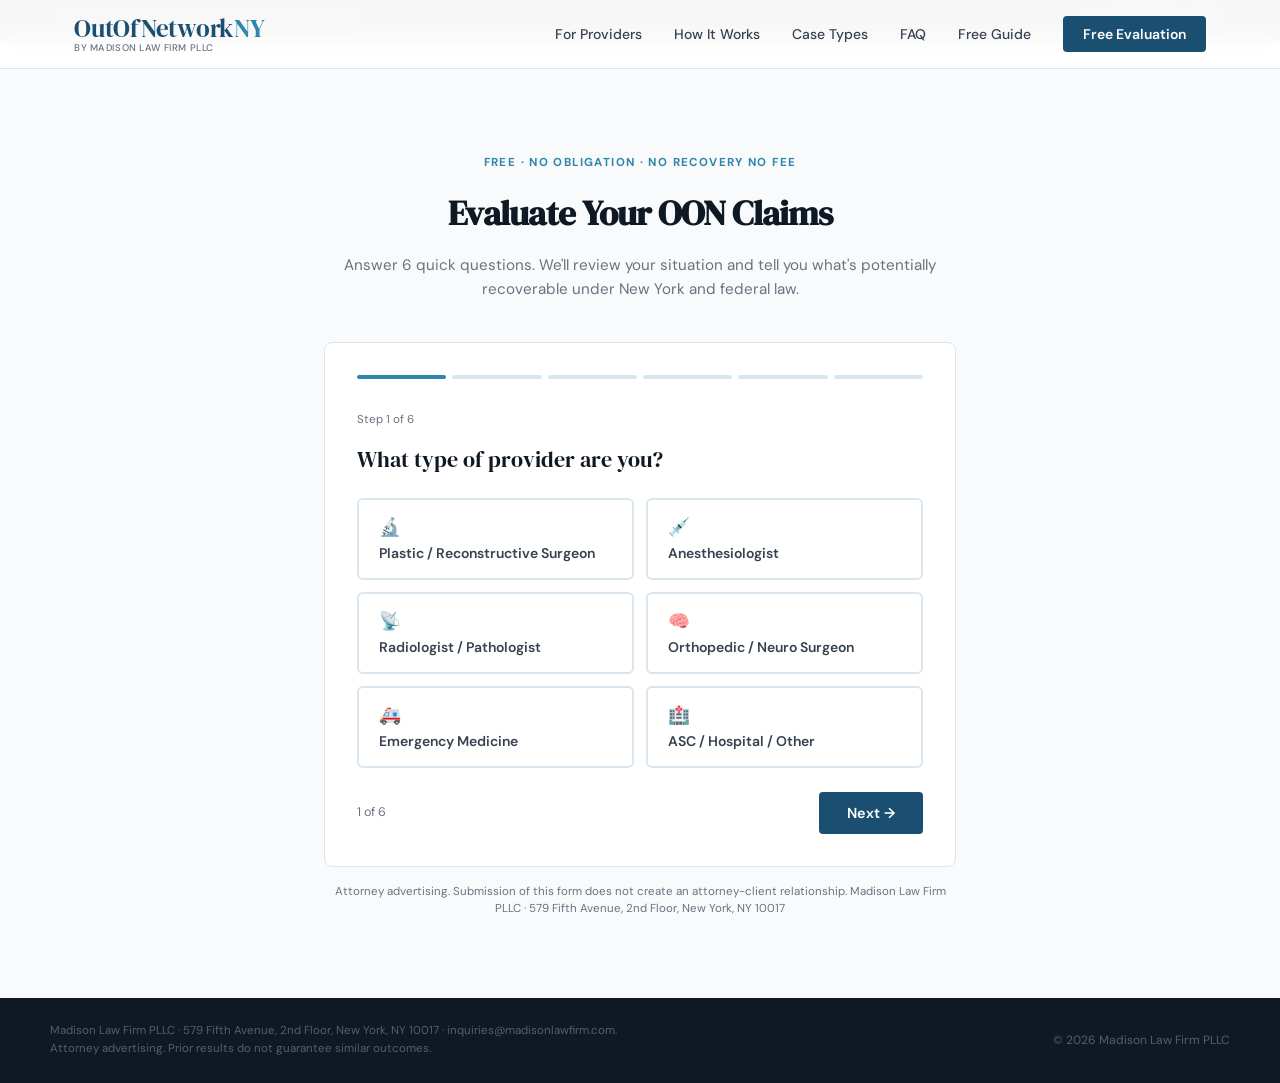
==== commit 167bf52b: "Add site-wide topbar: (212) 300-3191 phone link above nav" ====
--- a/case-evaluator.html
+++ b/case-evaluator.html
@@ -65,9 +65,34 @@
   .nav-links.open{display:flex;flex-direction:column;position:fixed;top:68px;left:0;right:0;background:var(--white);padding:20px 24px;border-bottom:1px solid var(--border);gap:4px;}
   .option-grid{grid-template-columns:1fr;}.form-row{grid-template-columns:1fr;}
 }
+
+    /* Top phone bar */
+    .topbar{background:var(--charcoal);color:#fff;border-bottom:2px solid var(--gold);font-family:var(--sans);}
+    .topbar-inner{max-width:1200px;margin:0 auto;padding:8px 24px;display:flex;justify-content:space-between;align-items:center;gap:16px;}
+    .topbar-tagline{font-size:0.78rem;letter-spacing:0.04em;color:rgba(255,255,255,0.75);text-transform:uppercase;font-weight:500;}
+    .topbar-phone{display:inline-flex;align-items:center;gap:7px;color:#fff;text-decoration:none;font-size:0.95rem;font-weight:600;letter-spacing:0.01em;transition:color 0.15s ease;}
+    .topbar-phone:hover{color:var(--gold);}
+    .topbar-phone-icon{color:var(--gold);flex-shrink:0;}
+    @media(max-width:600px){
+      .topbar-tagline{display:none;}
+      .topbar-inner{justify-content:center;padding:7px 16px;}
+      .topbar-phone{font-size:0.9rem;}
+    }
 </style>
 </head>
 <body>
+
+<!-- TOPBAR -->
+<div class="topbar">
+  <div class="topbar-inner">
+    <span class="topbar-tagline">Free consultation — no recovery, no fee</span>
+    <a href="tel:+12123003191" class="topbar-phone" aria-label="Call Madison Law Firm">
+      <svg class="topbar-phone-icon" width="14" height="14" viewBox="0 0 24 24" fill="none" stroke="currentColor" stroke-width="2.2" stroke-linecap="round" stroke-linejoin="round" aria-hidden="true"><path d="M22 16.92v3a2 2 0 0 1-2.18 2 19.79 19.79 0 0 1-8.63-3.07 19.5 19.5 0 0 1-6-6 19.79 19.79 0 0 1-3.07-8.67A2 2 0 0 1 4.11 2h3a2 2 0 0 1 2 1.72 12.84 12.84 0 0 0 .7 2.81 2 2 0 0 1-.45 2.11L8.09 9.91a16 16 0 0 0 6 6l1.27-1.27a2 2 0 0 1 2.11-.45 12.84 12.84 0 0 0 2.81.7A2 2 0 0 1 22 16.92z"/></svg>
+      <span>(212) 300-3191</span>
+    </a>
+  </div>
+</div>
+
 <nav>
   <div class="nav-inner">
     <a href="/" class="nav-logo"><span class="nav-logo-brand">OutOfNetwork<span class="nav-logo-ny">NY</span></span><span class="nav-logo-sub">by Madison Law Firm PLLC</span></a>
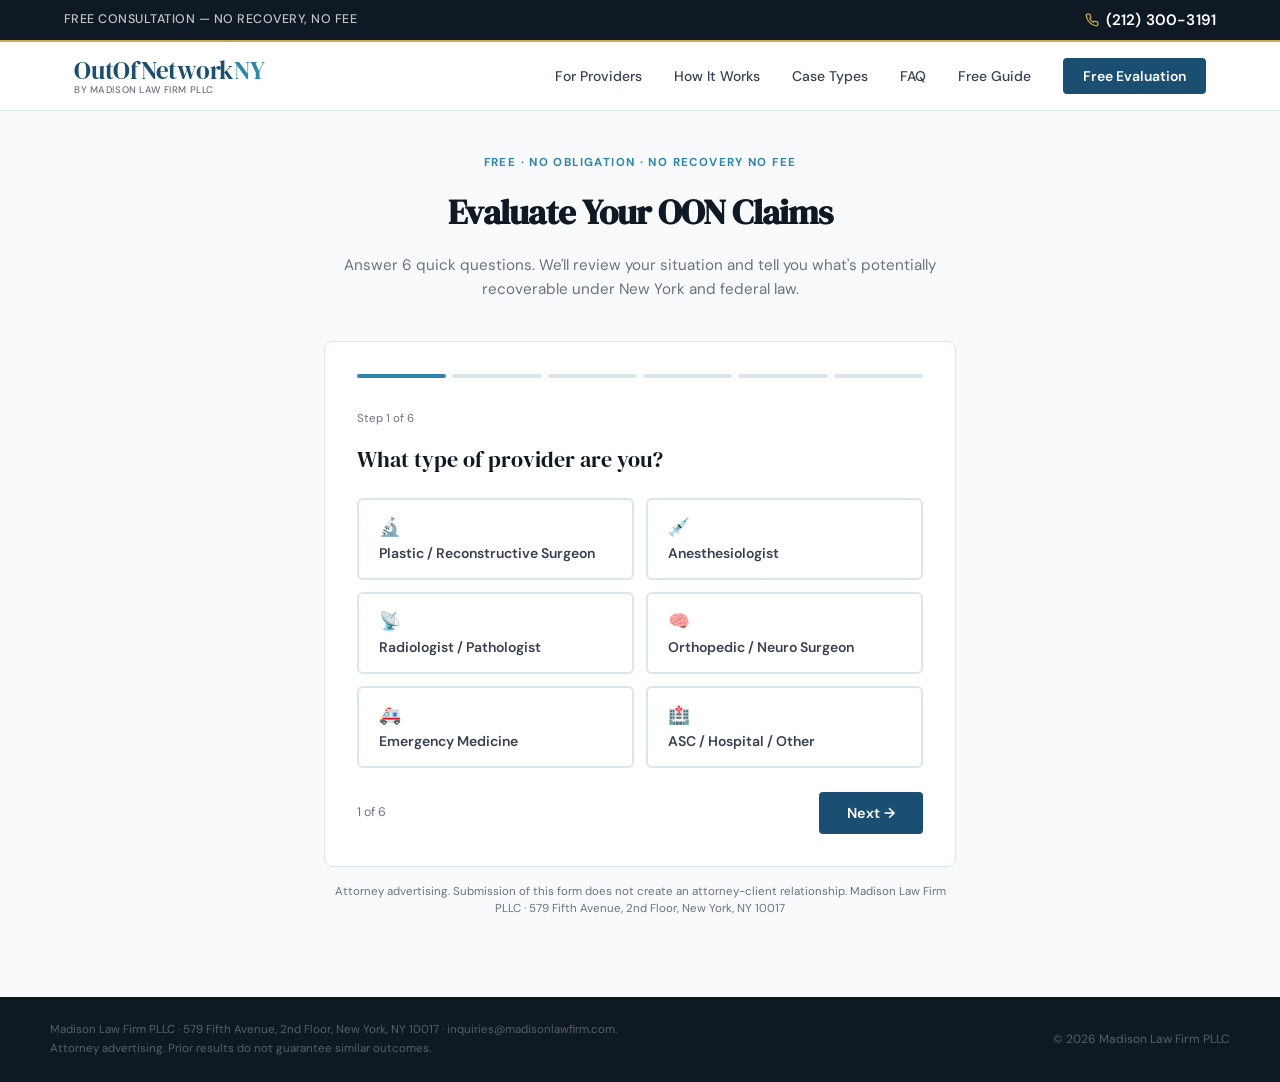
==== commit 51721339: "Topbar: position:fixed + push nav down 42px + body padding-top so content clears both bars" ====
--- a/case-evaluator.html
+++ b/case-evaluator.html
@@ -66,17 +66,22 @@
   .option-grid{grid-template-columns:1fr;}.form-row{grid-template-columns:1fr;}
 }
 
-    /* Top phone bar */
-    .topbar{background:var(--charcoal);color:#fff;border-bottom:2px solid var(--gold);font-family:var(--sans);}
+    /* Top phone bar (fixed, above nav) */
+    .topbar{position:fixed;top:0;left:0;right:0;z-index:101;background:var(--charcoal);color:#fff;border-bottom:2px solid var(--gold);font-family:var(--sans);}
     .topbar-inner{max-width:1200px;margin:0 auto;padding:8px 24px;display:flex;justify-content:space-between;align-items:center;gap:16px;}
     .topbar-tagline{font-size:0.78rem;letter-spacing:0.04em;color:rgba(255,255,255,0.75);text-transform:uppercase;font-weight:500;}
     .topbar-phone{display:inline-flex;align-items:center;gap:7px;color:#fff;text-decoration:none;font-size:0.95rem;font-weight:600;letter-spacing:0.01em;transition:color 0.15s ease;}
     .topbar-phone:hover{color:var(--gold);}
     .topbar-phone-icon{color:var(--gold);flex-shrink:0;}
+    /* Push the existing fixed nav below the topbar and body content below both */
+    nav{top:42px !important;}
+    body{padding-top:42px;}
     @media(max-width:600px){
       .topbar-tagline{display:none;}
       .topbar-inner{justify-content:center;padding:7px 16px;}
       .topbar-phone{font-size:0.9rem;}
+      nav{top:38px !important;}
+      body{padding-top:38px;}
     }
 </style>
 </head>
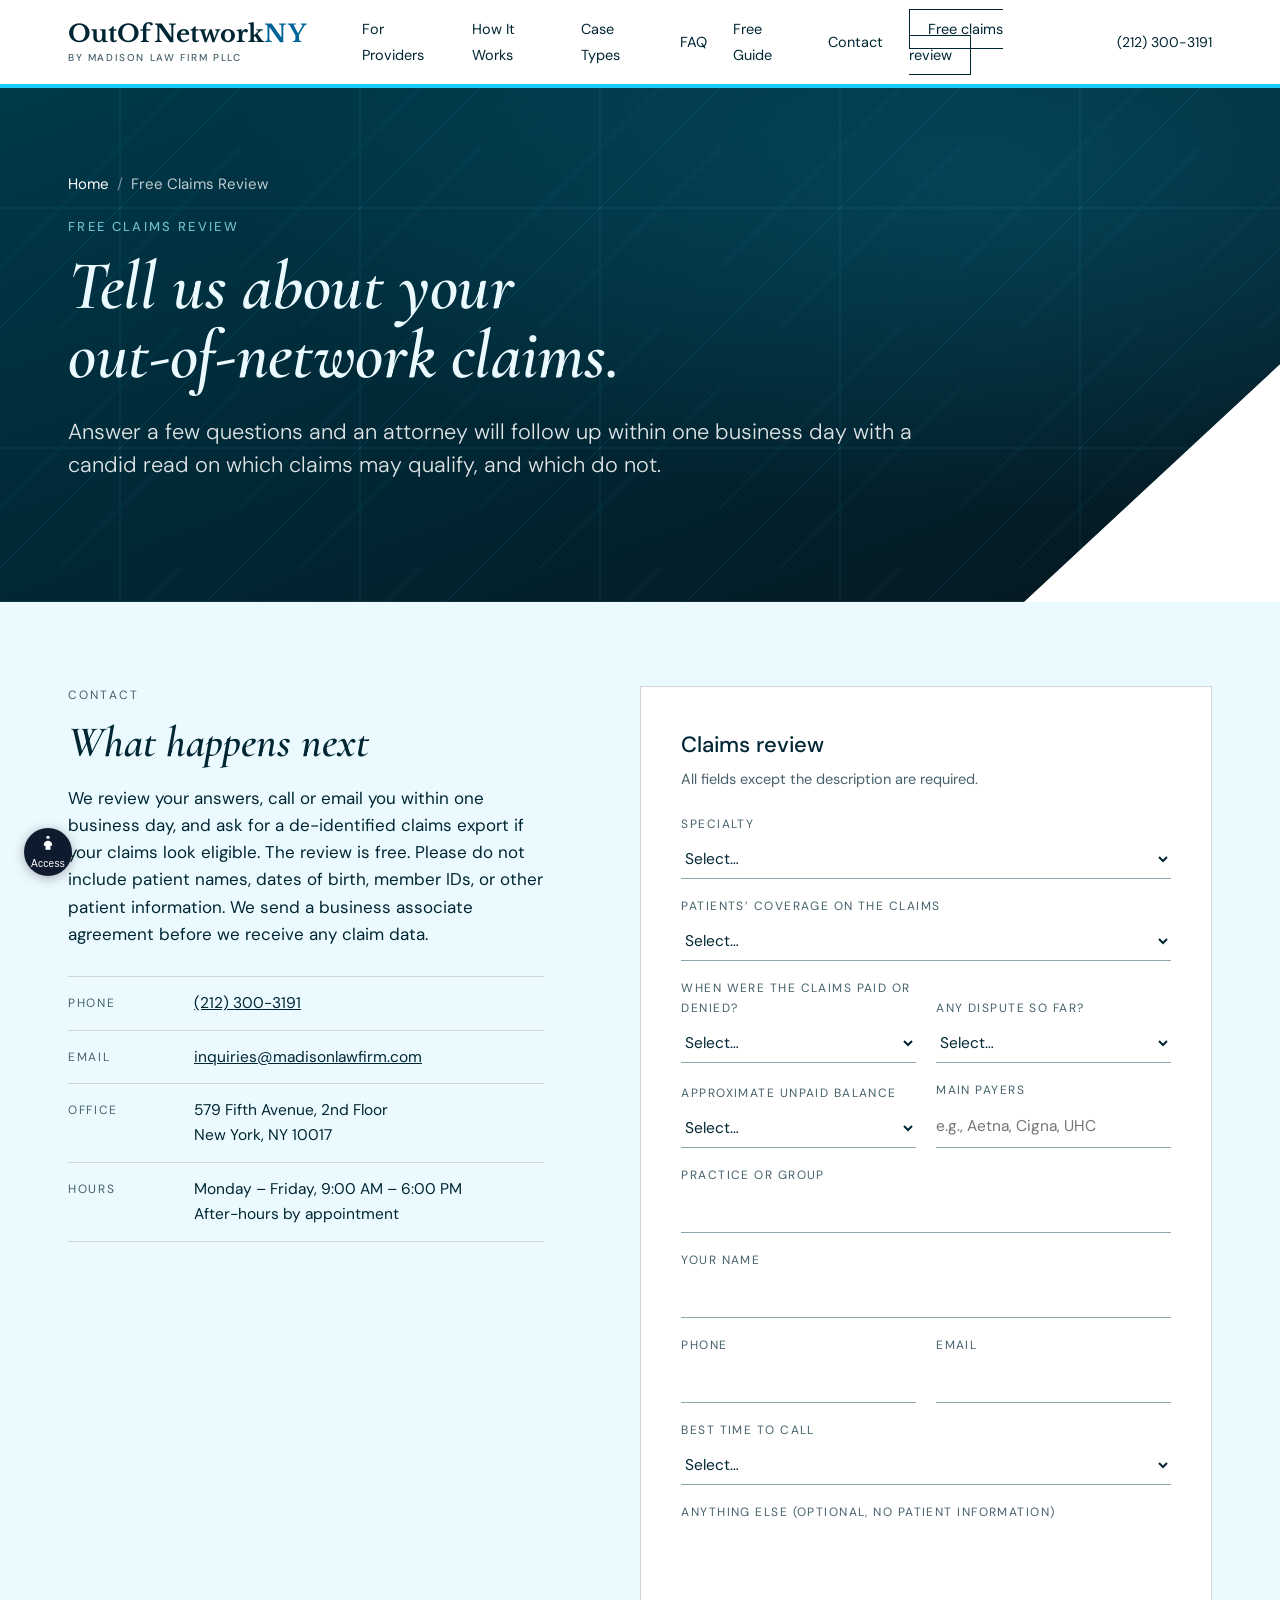
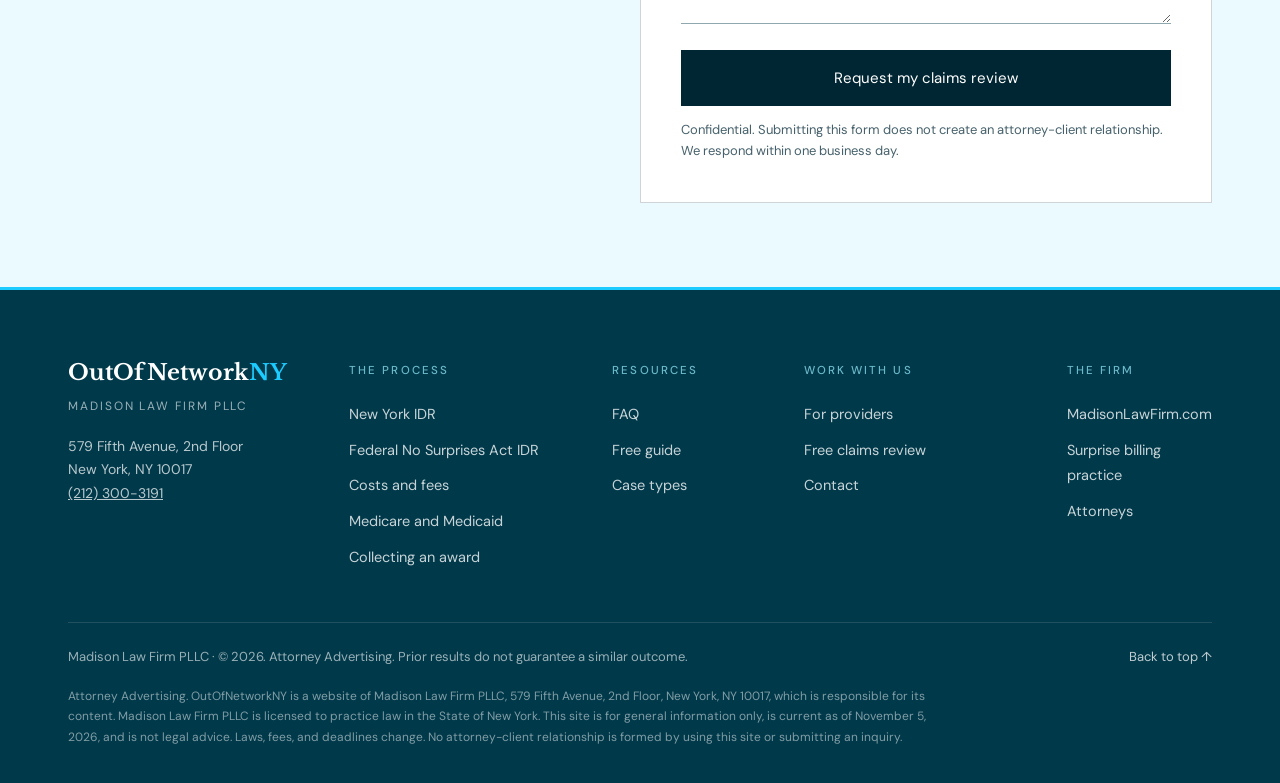
==== commit 544d1b7b: "Rebuild site in Madison design; full content accuracy pass (Nov 2026) - All 9 pages regenerated on t" ====
--- a/case-evaluator.html
+++ b/case-evaluator.html
@@ -1,360 +1,233 @@
 <!DOCTYPE html>
 <html lang="en">
+<!-- oon v3 · Madison design system · content verified November 5, 2026 -->
 <head>
 <meta charset="UTF-8">
 <meta name="viewport" content="width=device-width, initial-scale=1.0">
-<title>Free Case Evaluation | OutOfNetworkNY</title>
-<meta name="description" content="Get a free evaluation of your out-of-network reimbursement claims. We identify NY IDR and federal NSA arbitration opportunities. No recovery, no fee.">
-<link rel="canonical" href="https://www.outofnetworkny.com/case-evaluator.html">
+<meta name="robots" content="index, follow, max-snippet:-1, max-image-preview:large">
+<title>Free Out-of-Network Claims Review | OutOfNetworkNY</title>
+<meta name="description" content="Request a free review of your out-of-network claims. An attorney will tell you which claims may qualify for New York IDR or federal No Surprises Act arbitration.">
+<link rel="canonical" href="https://www.outofnetworkny.com/case-evaluator">
+<link rel="icon" href="/favicon.svg" type="image/svg+xml">
+<meta name="theme-color" content="#012633">
+<meta property="og:type" content="website">
+<meta property="og:site_name" content="OutOfNetworkNY · Madison Law Firm PLLC">
+<meta property="og:title" content="Free Out-of-Network Claims Review | OutOfNetworkNY">
+<meta property="og:description" content="Request a free review of your out-of-network claims. An attorney will tell you which claims may qualify for New York IDR or federal No Surprises Act arbitration.">
+<meta property="og:url" content="https://www.outofnetworkny.com/case-evaluator">
+<meta name="twitter:card" content="summary">
 <link rel="preconnect" href="https://fonts.googleapis.com">
 <link rel="preconnect" href="https://fonts.gstatic.com" crossorigin>
-<link href="https://fonts.googleapis.com/css2?family=DM+Serif+Display:ital@0;1&family=DM+Sans:ital,opsz,wght@0,9..40,300;0,9..40,400;0,9..40,500;0,9..40,600;0,9..40,700;1,9..40,400&display=swap" rel="stylesheet">
+<link href="https://fonts.googleapis.com/css2?family=Cormorant+Garamond:ital,wght@0,500;0,600;1,500;1,600&family=Libre+Baskerville:wght@700&family=DM+Sans:opsz,wght@9..40,300;9..40,400;9..40,500;9..40,600&display=swap" rel="stylesheet">
+<link rel="stylesheet" href="/assets/site.css?v3-20261105">
 <style>
-:root{--white:#FFFFFF;--off-white:#F8FAFB;--steel:#1B4F72;--steel-mid:#2E86AB;--steel-light:#EBF4F8;--charcoal:#0F1923;--gray-dark:#374151;--gray-mid:#6B7280;--gray-light:#F3F6F9;--gold:#C9A84C;--border:#D9E6EE;--serif:'DM Serif Display',Georgia,serif;--sans:'DM Sans',system-ui,sans-serif;--radius:4px;}
-*,*::before,*::after{box-sizing:border-box;margin:0;padding:0;}
-body{font-family:var(--sans);color:var(--gray-dark);background:var(--off-white);line-height:1.6;-webkit-font-smoothing:antialiased;min-height:100vh;}
-nav{position:fixed;top:0;left:0;right:0;z-index:100;background:rgba(255,255,255,0.97);border-bottom:1px solid var(--border);backdrop-filter:blur(8px);}
-.nav-inner{max-width:1180px;margin:0 auto;display:flex;align-items:center;justify-content:space-between;padding:0 24px;height:68px;}
-.nav-logo{font-family:var(--serif);font-size:1.55rem;color:var(--steel);text-decoration:none;letter-spacing:-0.01em;line-height:1.1;display:inline-flex;flex-direction:column;align-items:flex-start;}.nav-logo-brand{display:inline;}.nav-logo-ny{color:var(--steel-mid);}.nav-logo-sub{font-family:var(--sans);font-size:0.6rem;font-weight:500;letter-spacing:0.06em;text-transform:uppercase;color:var(--gray-mid);margin-top:1px;}
-
-.nav-links{display:flex;align-items:center;gap:32px;list-style:none;}
-.nav-links a{font-size:0.875rem;font-weight:500;color:var(--gray-dark);text-decoration:none;}
-.nav-cta{background:var(--steel);color:var(--white)!important;padding:9px 20px;border-radius:var(--radius);font-weight:600!important;}
-.hamburger{display:none;cursor:pointer;background:none;border:none;padding:4px;}
-.hamburger span{display:block;width:22px;height:2px;background:var(--charcoal);margin:5px 0;}
-/* EVALUATOR */
-.eval-wrap{max-width:680px;margin:0 auto;padding:112px 24px 80px;}
-.eval-header{text-align:center;margin-bottom:40px;}
-.eval-eyebrow{font-size:0.72rem;font-weight:700;letter-spacing:0.12em;text-transform:uppercase;color:var(--steel-mid);margin-bottom:12px;}
-.eval-header h1{font-family:var(--serif);font-size:2.2rem;color:var(--charcoal);letter-spacing:-0.02em;margin-bottom:12px;}
-.eval-header p{font-size:0.95rem;color:var(--gray-mid);line-height:1.6;}
-/* STEPS */
-.step{display:none;}
-.step.active{display:block;}
-.step-progress{display:flex;gap:6px;margin-bottom:32px;}
-.step-dot{height:4px;border-radius:2px;flex:1;background:var(--border);transition:background 0.3s;}
-.step-dot.done{background:var(--steel-mid);}
-.step-label{font-size:0.72rem;color:var(--gray-mid);margin-bottom:16px;}
-.step-title{font-family:var(--serif);font-size:1.4rem;color:var(--charcoal);margin-bottom:24px;line-height:1.3;}
-.option-grid{display:grid;grid-template-columns:1fr 1fr;gap:12px;}
-.option-btn{padding:16px 20px;background:var(--white);border:2px solid var(--border);border-radius:6px;cursor:pointer;text-align:left;font-family:var(--sans);font-size:0.875rem;font-weight:500;color:var(--gray-dark);transition:all 0.15s;}
-.option-btn:hover{border-color:var(--steel-mid);color:var(--charcoal);}
-.option-btn.selected{border-color:var(--steel-mid);background:var(--steel-light);color:var(--steel);}
-.option-btn .opt-icon{font-size:1.1rem;margin-bottom:6px;display:block;}
-.option-btn .opt-label{display:block;font-weight:600;}
-.option-btn .opt-sub{display:block;font-size:0.78rem;color:var(--gray-mid);margin-top:3px;}
-.form-group{margin-bottom:16px;}
-.form-group label{display:block;font-size:0.8rem;font-weight:600;color:var(--gray-dark);margin-bottom:6px;}
-.form-group input,.form-group select,.form-group textarea{width:100%;padding:11px 14px;border:1px solid var(--border);border-radius:var(--radius);font-family:var(--sans);font-size:0.875rem;color:var(--charcoal);transition:border-color 0.2s;}
-.form-group input:focus,.form-group select:focus,.form-group textarea:focus{outline:none;border-color:var(--steel-mid);box-shadow:0 0 0 3px rgba(46,134,171,0.1);}
-.form-group textarea{resize:vertical;min-height:80px;}
-.form-row{display:grid;grid-template-columns:1fr 1fr;gap:12px;}
-.step-nav{display:flex;gap:12px;margin-top:24px;justify-content:space-between;align-items:center;}
-.btn-next{background:var(--steel);color:var(--white);padding:12px 28px;border:none;border-radius:var(--radius);font-family:var(--sans);font-size:0.9rem;font-weight:600;cursor:pointer;transition:background 0.2s;}
-.btn-next:hover{background:var(--charcoal);}
-.btn-back{background:none;color:var(--gray-mid);padding:12px 20px;border:none;font-family:var(--sans);font-size:0.875rem;cursor:pointer;}
-.step-counter{font-size:0.78rem;color:var(--gray-mid);}
-.eval-card{background:var(--white);border:1px solid var(--border);border-radius:8px;padding:32px;}
-/* Footer */
-footer{background:var(--charcoal);padding:24px;}
-.footer-bottom{max-width:1180px;margin:0 auto;display:flex;justify-content:space-between;align-items:center;flex-wrap:wrap;gap:16px;}
-.footer-legal{font-size:0.72rem;color:rgba(255,255,255,0.3);line-height:1.6;max-width:580px;}
-.footer-copy{font-size:0.75rem;color:rgba(255,255,255,0.3);}
-@media(max-width:768px){
-  .nav-links{display:none;}.hamburger{display:block;}
-  .nav-links.open{display:flex;flex-direction:column;position:fixed;top:68px;left:0;right:0;background:var(--white);padding:20px 24px;border-bottom:1px solid var(--border);gap:4px;}
-  .option-grid{grid-template-columns:1fr;}.form-row{grid-template-columns:1fr;}
+#ada-skip-link{position:absolute;top:-60px;left:8px;z-index:999999;background:#0e1b2e;color:#fff;padding:10px 18px;font-size:14px;font-weight:700;border-radius:0 0 6px 6px;text-decoration:none;transition:top .2s}
+#ada-skip-link:focus{top:0}
+#ada-toolbar-wrap{position:fixed;bottom:24px;left:24px;z-index:99999;font-family:Arial,sans-serif}
+#ada-toggle-btn{background:#0e1b2e;color:#fff;border:none;cursor:pointer;padding:0;border-radius:50%;width:48px;height:48px;display:flex;flex-direction:column;align-items:center;justify-content:center;gap:4px;font-size:10px;line-height:1.2;letter-spacing:.03em;box-shadow:0 2px 12px rgba(0,0,0,.3);transition:background .2s}
+#ada-toggle-btn:hover{background:#b8965a}
+#ada-toggle-btn svg{width:20px;height:20px}
+#ada-panel{background:#fff;border:1px solid #e5e7eb;border-radius:12px;box-shadow:0 -4px 24px rgba(0,0,0,.15);width:240px;overflow:hidden;display:none;flex-direction:column;position:absolute;bottom:56px;left:0}
+#ada-panel.open{display:flex}
+.ada-panel-inner{padding:14px 12px;width:240px;box-sizing:border-box}
+.ada-title{font-size:12px;font-weight:700;color:#0e1b2e;letter-spacing:.06em;text-transform:uppercase;margin-bottom:12px;padding-bottom:8px;border-bottom:2px solid #b8965a;display:flex;align-items:center;gap:6px}
+.ada-section{margin-bottom:12px}
+.ada-section-label{font-size:10px;font-weight:700;color:#6b7280;text-transform:uppercase;letter-spacing:.08em;margin-bottom:6px}
+.ada-btn-row{display:flex;gap:6px;flex-wrap:wrap}
+.ada-btn{flex:1 1 0;min-width:60px;background:#f3f4f6;border:1.5px solid #e5e7eb;border-radius:6px;padding:7px 6px;font-size:11px;font-weight:600;color:#374151;cursor:pointer;transition:.18s;text-align:center;line-height:1.3}
+.ada-btn:hover{background:#f5f0e8;border-color:#b8965a;color:#b8965a}
+.ada-btn.active{background:#0e1b2e;border-color:#0e1b2e;color:#fff}
+.ada-btn-full{width:100%;background:#f3f4f6;border:1.5px solid #e5e7eb;border-radius:6px;padding:8px 10px;font-size:11px;font-weight:600;color:#374151;cursor:pointer;transition:.18s;text-align:left;display:flex;align-items:center;gap:8px;line-height:1.3;margin-bottom:4px}
+.ada-btn-full:hover{background:#f5f0e8;border-color:#b8965a;color:#b8965a}
+.ada-btn-full.active{background:#0e1b2e;border-color:#0e1b2e;color:#fff}
+.ada-reset{width:100%;background:#fef2f2;border:1.5px solid #fca5a5;border-radius:6px;padding:8px 10px;font-size:11px;font-weight:700;color:#991b1b;cursor:pointer;transition:.18s;margin-top:4px}
+.ada-reset:hover{background:#fee2e2}
+#ada-reading-guide-line{display:none;position:fixed;left:0;width:100%;height:28px;background:rgba(14,27,46,.1);border-top:2px solid rgba(14,27,46,.4);border-bottom:2px solid rgba(14,27,46,.4);pointer-events:none;z-index:99998}
+body.ada-reading-guide #ada-reading-guide-line{display:block}
+body.ada-high-contrast,body.ada-high-contrast *{background-color:#000!important;color:#fff!important;border-color:#fff!important}
+body.ada-high-contrast a,body.ada-high-contrast a *{color:#ff0!important}
+body.ada-inverted{filter:invert(100%) hue-rotate(180deg)!important}
+body.ada-inverted img,body.ada-inverted video{filter:invert(100%) hue-rotate(180deg)!important}
+body.ada-dyslexia,body.ada-dyslexia *{font-family:OpenDyslexic,"Comic Sans MS",Arial,sans-serif!important;letter-spacing:.05em!important;word-spacing:.1em!important}
+body.ada-highlight-links a{background:#ff0!important;color:#000!important;text-decoration:underline!important;outline:2px solid #000!important;padding:0 2px!important}
+body.ada-pause-anim *,body.ada-pause-anim ::before,body.ada-pause-anim ::after{animation-play-state:paused!important;transition:none!important}
+body.ada-focus-visible :focus{outline:3px solid #b8965a!important;outline-offset:3px!important;box-shadow:0 0 0 5px rgba(184,150,90,.3)!important}
+body.ada-reading-guide *{cursor:none!important}
+body.ada-letter-space *{letter-spacing:.12em!important}
+body.ada-line-height *{line-height:1.9!important}
+</style>
+<script src="https://challenges.cloudflare.com/turnstile/v0/api.js" async defer></script>
+<script type="application/ld+json">
+{
+ "@context": "https://schema.org",
+ "@graph": [
+  {
+   "@type": [
+    "LegalService",
+    "LocalBusiness"
+   ],
+   "@id": "https://www.outofnetworkny.com/#firm",
+   "name": "Madison Law Firm PLLC",
+   "alternateName": "OutOfNetworkNY",
+   "url": "https://www.outofnetworkny.com/",
+   "telephone": "+12123003191",
+   "email": "inquiries@madisonlawfirm.com",
+   "address": {
+    "@type": "PostalAddress",
+    "streetAddress": "579 Fifth Avenue, 2nd Floor",
+    "addressLocality": "New York",
+    "addressRegion": "NY",
+    "postalCode": "10017",
+    "addressCountry": "US"
+   },
+   "areaServed": {
+    "@type": "State",
+    "name": "New York"
+   },
+   "sameAs": [
+    "https://www.madisonlawfirm.com/surprise-billing-arbitration"
+   ]
+  },
+  {
+   "@type": "BreadcrumbList",
+   "itemListElement": [
+    {
+     "@type": "ListItem",
+     "position": 1,
+     "name": "Home",
+     "item": "https://www.outofnetworkny.com/"
+    },
+    {
+     "@type": "ListItem",
+     "position": 2,
+     "name": "Free Claims Review",
+     "item": "https://www.outofnetworkny.com/case-evaluator"
+    }
+   ]
+  }
+ ]
 }
-
-    /* Top phone bar (fixed, above nav) */
-    .topbar{position:fixed;top:0;left:0;right:0;z-index:101;background:var(--charcoal);color:#fff;border-bottom:2px solid var(--gold);font-family:var(--sans);}
-    .topbar-inner{max-width:1200px;margin:0 auto;padding:8px 24px;display:flex;justify-content:space-between;align-items:center;gap:16px;}
-    .topbar-tagline{font-size:0.78rem;letter-spacing:0.04em;color:rgba(255,255,255,0.75);text-transform:uppercase;font-weight:500;}
-    .topbar-phone{display:inline-flex;align-items:center;gap:7px;color:#fff;text-decoration:none;font-size:0.95rem;font-weight:600;letter-spacing:0.01em;transition:color 0.15s ease;}
-    .topbar-phone:hover{color:var(--gold);}
-    .topbar-phone-icon{color:var(--gold);flex-shrink:0;}
-    /* Push the existing fixed nav below the topbar and body content below both */
-    nav{top:42px !important;}
-    body{padding-top:42px;}
-    @media(max-width:600px){
-      .topbar-tagline{display:none;}
-      .topbar-inner{justify-content:center;padding:7px 16px;}
-      .topbar-phone{font-size:0.9rem;}
-      nav{top:38px !important;}
-      body{padding-top:38px;}
-    }
-</style>
+</script>
 </head>
 <body>
-
-<!-- TOPBAR -->
-<div class="topbar">
-  <div class="topbar-inner">
-    <span class="topbar-tagline">Free consultation — no recovery, no fee</span>
-    <a href="tel:+12123003191" class="topbar-phone" aria-label="Call Madison Law Firm">
-      <svg class="topbar-phone-icon" width="14" height="14" viewBox="0 0 24 24" fill="none" stroke="currentColor" stroke-width="2.2" stroke-linecap="round" stroke-linejoin="round" aria-hidden="true"><path d="M22 16.92v3a2 2 0 0 1-2.18 2 19.79 19.79 0 0 1-8.63-3.07 19.5 19.5 0 0 1-6-6 19.79 19.79 0 0 1-3.07-8.67A2 2 0 0 1 4.11 2h3a2 2 0 0 1 2 1.72 12.84 12.84 0 0 0 .7 2.81 2 2 0 0 1-.45 2.11L8.09 9.91a16 16 0 0 0 6 6l1.27-1.27a2 2 0 0 1 2.11-.45 12.84 12.84 0 0 0 2.81.7A2 2 0 0 1 22 16.92z"/></svg>
-      <span>(212) 300-3191</span>
-    </a>
-  </div>
+<header class="site-header"><div class="wrap">
+  <a href="/" class="brand" aria-label="OutOfNetworkNY by Madison Law Firm PLLC, home"><span class="oon-logo"><span class="oon-brand">OutOfNetwork<span class="oon-ny">NY</span></span><span class="oon-sub">by Madison Law Firm PLLC</span></span></a>
+  <button class="nav-toggle" aria-expanded="false" aria-controls="site-nav">Menu</button>
+  <ul class="nav" id="site-nav">
+    <li><a href="/for-providers">For Providers</a></li><li><a href="/how-it-works">How It Works</a></li><li><a href="/case-types">Case Types</a></li><li><a href="/faq">FAQ</a></li><li><a href="/free-guide">Free Guide</a></li><li><a href="/contact">Contact</a></li><li><a href="/case-evaluator" class="cta">Free claims review</a></li>
+  </ul>
+  <ul class="nav-right"><li><a href="tel:+12123003191">(212) 300-3191</a></li></ul>
+</div></header>
+<main id="main-content">
+<section class="hero-band landing"><div class="wrap"><nav class="crumbs" aria-label="Breadcrumb"><a href="/">Home</a><span>/</span>Free Claims Review</nav>
+  <h1><span class="h1-kicker">Free claims review</span> Tell us about your out-of-network claims.</h1><p class="dek">Answer a few questions and an attorney will follow up within one business day with a candid read on which claims may qualify, and which do not.</p>
+</div></section>
+<section class="section mist"><div class="wrap"><div class="contact-grid"><div class="contact-info">
+      <div class="kicker">Contact</div>
+      <h2 class="h2">What happens next</h2>
+      <p>We review your answers, call or email you within one business day, and ask for a de-identified claims export if your claims look eligible. The review is free. Please do not include patient names, dates of birth, member IDs, or other patient information. We send a business associate agreement before we receive any claim data.</p>
+      <ul class="cd">
+        <li><span class="l">Phone</span><a href="tel:+12123003191">(212) 300-3191</a></li>
+        <li><span class="l">Email</span><a href="&#109;&#97;&#105;&#108;&#116;&#111;&#58;&#105;&#110;&#113;&#117;&#105;&#114;&#105;&#101;&#115;&#64;&#109;&#97;&#100;&#105;&#115;&#111;&#110;&#108;&#97;&#119;&#102;&#105;&#114;&#109;&#46;&#99;&#111;&#109;">&#105;&#110;&#113;&#117;&#105;&#114;&#105;&#101;&#115;&#64;&#109;&#97;&#100;&#105;&#115;&#111;&#110;&#108;&#97;&#119;&#102;&#105;&#114;&#109;&#46;&#99;&#111;&#109;</a></li>
+        <li><span class="l">Office</span><span>579 Fifth Avenue, 2nd Floor<br>New York, NY 10017</span></li>
+        <li><span class="l">Hours</span><span>Monday &ndash; Friday, 9:00 AM &ndash; 6:00 PM<br>After-hours by appointment</span></li>
+      </ul>
+    </div>
+<div class="contact-form"><h3>Claims review</h3><p class="form-sub">All fields except the description are required.</p>
+<form id="evalForm" action="https://outofnetworkny.com/submit" method="POST">
+  <input type="hidden" name="form_type" value="case_evaluation">
+  <input type="hidden" name="source_site" value="outofnetworkny.com">
+  <div class="form-group"><label for="e_spec">Specialty</label><select id="e_spec" name="specialty" required><option value="">Select…</option><option value="plastic-reconstructive">Plastic &amp; reconstructive surgery</option><option value="anesthesiology">Anesthesiology</option><option value="assistant-surgeon">Assistant surgery</option><option value="emergency-medicine">Emergency medicine</option><option value="orthopedic-surgery">Orthopedic &amp; hand surgery</option><option value="neurosurgery-spine">Neurosurgery / spine</option><option value="general-surgery">General, trauma &amp; vascular surgery</option><option value="radiology">Radiology</option><option value="pathology">Pathology &amp; laboratory</option><option value="neonatology">Neonatology</option><option value="hospitalist-intensivist">Hospitalist / intensivist</option><option value="ionm">Neuromonitoring (IONM)</option><option value="asc-facility">Ambulatory surgery center / facility</option><option value="other">Other</option></select></div>
+  <div class="form-group"><label for="e_plan">Patients&rsquo; coverage on the claims</label><select id="e_plan" name="plan_type" required><option value="">Select…</option><option value="fully-insured-ny">Fully insured New York plan</option><option value="self-funded-erisa">Self-funded employer plan</option><option value="out-of-state">Plan issued outside New York</option><option value="state-plan">Empire Plan / SEHP</option><option value="medicare-advantage">Medicare or Medicare Advantage</option><option value="medicaid">Medicaid or Medicaid managed care</option><option value="mixed">A mix of plan types</option><option value="unknown">Not sure</option></select></div>
+  <div class="form-row">
+    <div class="form-group"><label for="e_age">When were the claims paid or denied?</label><select id="e_age" name="claim_age" required><option value="">Select…</option><option value="under-90-days">Paid or denied in the last 90 days</option><option value="3-12-months">3 to 12 months ago</option><option value="1-3-years">1 to 3 years ago</option><option value="3-6-years">3 to 6 years ago</option><option value="mixed">A mix</option></select></div>
+    <div class="form-group"><label for="e_prior">Any dispute so far?</label><select id="e_prior" name="prior_appeal" required><option value="">Select…</option><option value="none">No dispute yet</option><option value="appealed">Internal appeal with the plan</option><option value="negotiation">Federal open negotiation started</option><option value="filed-idr">IDR filed</option><option value="award-unpaid">Won an award that has not been paid</option></select></div>
+  </div>
+  <div class="form-row">
+    <div class="form-group"><label for="e_val">Approximate unpaid balance</label><select id="e_val" name="claim_value" required><option value="">Select…</option><option value="under-50k">Under $50,000</option><option value="50k-250k">$50,000 to $250,000</option><option value="250k-1m">$250,000 to $1,000,000</option><option value="over-1m">Over $1,000,000</option><option value="unknown">Not sure</option></select></div>
+    <div class="form-group"><label for="e_payer">Main payers</label><input id="e_payer" type="text" name="payer_name" placeholder="e.g., Aetna, Cigna, UHC" required></div>
+  </div>
+  <div class="form-group"><label for="e_prac">Practice or group</label><input id="e_prac" type="text" name="practice_name" autocomplete="organization" required></div>
+  <div class="form-group"><label for="e_name">Your name</label><input id="e_name" type="text" name="name" autocomplete="name" required></div>
+  <div class="form-row">
+    <div class="form-group"><label for="e_phone">Phone</label><input id="e_phone" type="tel" name="phone" autocomplete="tel" required></div>
+    <div class="form-group"><label for="e_email">Email</label><input id="e_email" type="email" name="email" autocomplete="email" required></div>
+  </div>
+  <div class="form-group"><label for="e_time">Best time to call</label><select id="e_time" name="best_call_time" required><option value="">Select…</option><option value="morning">Morning</option><option value="midday">Midday</option><option value="afternoon">Afternoon</option><option value="any">Any time</option></select></div>
+  <div class="form-group"><label for="e_desc">Anything else (optional, no patient information)</label><textarea id="e_desc" name="description"></textarea></div>
+  <div data-spam-protection="turnstile-honeypot-v1" style="margin:12px 0;">
+          <div class="cf-turnstile" data-sitekey="0x4AAAAAADBR42vclhUAd59y" data-theme="light"></div>
+        </div>
+        <div aria-hidden="true" style="position:absolute;left:-9999px;top:-9999px;width:1px;height:1px;overflow:hidden;" tabindex="-1">
+          <label for="company_website_hp">Leave this field empty (anti-spam)</label>
+          <input type="text" name="company_website" id="company_website_hp" tabindex="-1" autocomplete="off" value="">
+        </div>
+  <button type="submit" class="form-submit">Request my claims review</button>
+  <p class="form-note">Confidential. Submitting this form does not create an attorney-client relationship. We respond within one business day.</p>
+</form></div></div><script>
+document.getElementById('evalForm').addEventListener('submit',async function(e){
+  e.preventDefault();var btn=this.querySelector('.form-submit');btn.textContent='Sending…';btn.disabled=true;
+  try{await fetch(this.action,{method:'POST',body:new FormData(this)});}catch(err){}
+  window.location.href='/thank-you?type=evaluation';
+});
+</script></div></section>
+</main>
+<footer class="site-footer"><div class="wrap">
+  <div class="f-top">
+    <div class="f-brand"><span class="oon-logo light"><span class="oon-brand">OutOfNetwork<span class="oon-ny">NY</span></span></span><span class="f-firm">Madison Law Firm PLLC</span>
+      <p>579 Fifth Avenue, 2nd Floor<br>New York, NY 10017<br><a href="tel:+12123003191" style="color:inherit">(212) 300-3191</a></p></div>
+    <div class="f-col"><h4>The Process</h4><ul><li><a href="/how-it-works#new-york">New York IDR</a></li><li><a href="/how-it-works#federal">Federal No Surprises Act IDR</a></li><li><a href="/how-it-works#costs">Costs and fees</a></li><li><a href="/how-it-works#medicare">Medicare and Medicaid</a></li><li><a href="/how-it-works#awards">Collecting an award</a></li></ul></div>
+    <div class="f-col"><h4>Resources</h4><ul><li><a href="/faq">FAQ</a></li><li><a href="/free-guide">Free guide</a></li><li><a href="/case-types">Case types</a></li></ul></div>
+    <div class="f-col"><h4>Work With Us</h4><ul><li><a href="/for-providers">For providers</a></li><li><a href="/case-evaluator">Free claims review</a></li><li><a href="/contact">Contact</a></li></ul></div>
+    <div class="f-col"><h4>The Firm</h4><ul><li><a href="https://www.madisonlawfirm.com/" target="_blank" rel="noopener">MadisonLawFirm.com</a></li><li><a href="https://www.madisonlawfirm.com/surprise-billing-arbitration" target="_blank" rel="noopener">Surprise billing practice</a></li><li><a href="https://www.madisonlawfirm.com/attorneys" target="_blank" rel="noopener">Attorneys</a></li></ul></div>
+  </div>
+  <div class="f-legal"><span>Madison Law Firm PLLC &middot; &copy; 2026. Attorney Advertising. Prior results do not guarantee a similar outcome.</span><a href="#main-content">Back to top &uarr;</a></div>
+  <div class="footer-disc">Attorney Advertising. OutOfNetworkNY is a website of Madison Law Firm PLLC, 579 Fifth Avenue, 2nd Floor, New York, NY 10017, which is responsible for its content. Madison Law Firm PLLC is licensed to practice law in the State of New York. This site is for general information only, is current as of November 5, 2026, and is not legal advice. Laws, fees, and deadlines change. No attorney-client relationship is formed by using this site or submitting an inquiry.</div>
+</div></footer>
+<a id="ada-skip-link" href="#main-content">Skip to main content</a>
+<div id="ada-reading-guide-line" role="presentation" aria-hidden="true"></div>
+<div id="ada-toolbar-wrap" role="complementary" aria-label="Accessibility Tools">
+  <div id="ada-panel" aria-hidden="true" role="dialog" aria-label="Accessibility Options">
+    <div class="ada-panel-inner">
+      <div class="ada-title"><svg aria-hidden="true" focusable="false" viewBox="0 0 24 24" fill="currentColor"><path d="M12 2a2 2 0 1 1 0 4 2 2 0 0 1 0-4zm-1 5h2l2 5-2 1v5h-2v-5l-2-1 2-5z"></path></svg>Accessibility</div>
+      <div class="ada-section"><div class="ada-section-label">Text Size</div><div class="ada-btn-row">
+        <button class="ada-btn" onclick="adaSetFontSize(90)">A&minus;</button>
+        <button class="ada-btn active" id="ada-text-md" onclick="adaSetFontSize(100)">A</button>
+        <button class="ada-btn" onclick="adaSetFontSize(115)">A+</button>
+        <button class="ada-btn" onclick="adaSetFontSize(130)">A++</button>
+      </div></div>
+      <div class="ada-section"><div class="ada-section-label">Display</div>
+        <button class="ada-btn-full" id="ada-contrast" onclick="adaToggleClass('ada-high-contrast','ada-contrast')">High Contrast</button>
+        <button class="ada-btn-full" id="ada-invert" onclick="adaToggleClass('ada-inverted','ada-invert')">Invert Colors</button>
+        <button class="ada-btn-full" id="ada-dyslexia-btn" onclick="adaToggleClass('ada-dyslexia','ada-dyslexia-btn')">Dyslexia Font</button>
+        <button class="ada-btn-full" id="ada-links" onclick="adaToggleClass('ada-highlight-links','ada-links')">Highlight Links</button>
+        <button class="ada-btn-full" id="ada-anim" onclick="adaToggleClass('ada-pause-anim','ada-anim')">&#9646; Pause Animations</button>
+        <button class="ada-btn-full" id="ada-focus" onclick="adaToggleClass('ada-focus-visible','ada-focus')">Focus Indicator</button>
+        <button class="ada-btn-full" id="ada-reading-guide-btn" onclick="adaToggleReadingGuide()">Reading Guide</button>
+      </div>
+      <div class="ada-section"><div class="ada-section-label">Spacing</div>
+        <button class="ada-btn-full" id="ada-letter" onclick="adaToggleClass('ada-letter-space','ada-letter')">AB Letter Space</button>
+        <button class="ada-btn-full" id="ada-line" onclick="adaToggleClass('ada-line-height','ada-line')">Line Height</button>
+      </div>
+      <button class="ada-reset" onclick="adaReset()">&#8635; Reset All</button>
+    </div>
+  </div>
+  <button id="ada-toggle-btn" onclick="adaTogglePanel()" aria-expanded="false" aria-controls="ada-panel" aria-label="Open accessibility tools">
+    <svg aria-hidden="true" focusable="false" viewBox="0 0 24 24" fill="currentColor"><circle cx="12" cy="4" r="2"></circle><path d="M12 8c-3 0-5 2-5 5v1h2v5h6v-5h2v-1c0-3-2-5-5-5z"></path></svg>
+    <span>Access</span>
+  </button>
 </div>
-
-<nav>
-  <div class="nav-inner">
-    <a href="/" class="nav-logo"><span class="nav-logo-brand">OutOfNetwork<span class="nav-logo-ny">NY</span></span><span class="nav-logo-sub">by Madison Law Firm PLLC</span></a>
-    <ul class="nav-links" id="navLinks">
-      <li><a href="/for-providers.html">For Providers</a></li>
-      <li><a href="/how-it-works.html">How It Works</a></li>
-      <li><a href="/case-types.html">Case Types</a></li>
-      <li><a href="/faq.html">FAQ</a></li>
-      <li><a href="/free-guide.html">Free Guide</a></li>
-      <li><a href="/case-evaluator.html" class="nav-cta">Free Evaluation</a></li>
-    </ul>
-    <button class="hamburger" id="hamburger"><span></span><span></span><span></span></button>
-  </div>
-</nav>
-
-<div class="eval-wrap">
-  <div class="eval-header">
-    <div class="eval-eyebrow">Free · No Obligation · No Recovery No Fee</div>
-    <h1>Evaluate Your OON Claims</h1>
-    <p>Answer 6 quick questions. We'll review your situation and tell you what's potentially recoverable under New York and federal law.</p>
-  </div>
-
-  <div class="eval-card">
-    <form id="evalForm" action="https://outofnetworkny.com/submit" method="POST">
-      <input type="hidden" name="form_type" value="case_evaluation">
-      <input type="hidden" name="source_site" value="outofnetworkny.com">
-      <input type="hidden" name="specialty" id="hid_specialty" value="">
-      <input type="hidden" name="plan_type" id="hid_plan_type" value="">
-      <input type="hidden" name="claim_age" id="hid_claim_age" value="">
-      <input type="hidden" name="prior_appeal" id="hid_prior_appeal" value="">
-
-      <div class="step-progress">
-        <div class="step-dot done" id="dot1"></div>
-        <div class="step-dot" id="dot2"></div>
-        <div class="step-dot" id="dot3"></div>
-        <div class="step-dot" id="dot4"></div>
-        <div class="step-dot" id="dot5"></div>
-        <div class="step-dot" id="dot6"></div>
-      </div>
-
-      <!-- STEP 1 -->
-      <div class="step active" id="step1">
-        <div class="step-label">Step 1 of 6</div>
-        <div class="step-title">What type of provider are you?</div>
-        <div class="option-grid">
-          <button type="button" class="option-btn" data-field="specialty" data-value="Plastic / Reconstructive Surgeon"><span class="opt-icon">🔬</span><span class="opt-label">Plastic / Reconstructive Surgeon</span></button>
-          <button type="button" class="option-btn" data-field="specialty" data-value="Anesthesiologist"><span class="opt-icon">💉</span><span class="opt-label">Anesthesiologist</span></button>
-          <button type="button" class="option-btn" data-field="specialty" data-value="Radiologist / Pathologist"><span class="opt-icon">📡</span><span class="opt-label">Radiologist / Pathologist</span></button>
-          <button type="button" class="option-btn" data-field="specialty" data-value="Orthopedic / Neuro Surgeon"><span class="opt-icon">🧠</span><span class="opt-label">Orthopedic / Neuro Surgeon</span></button>
-          <button type="button" class="option-btn" data-field="specialty" data-value="Emergency Medicine"><span class="opt-icon">🚑</span><span class="opt-label">Emergency Medicine</span></button>
-          <button type="button" class="option-btn" data-field="specialty" data-value="ASC / Hospital / Other"><span class="opt-icon">🏥</span><span class="opt-label">ASC / Hospital / Other</span></button>
-        </div>
-        <div class="step-nav">
-          <span class="step-counter">1 of 6</span>
-          <button type="button" class="btn-next" id="next1" disabled>Next →</button>
-        </div>
-      </div>
-
-      <!-- STEP 2 -->
-      <div class="step" id="step2">
-        <div class="step-label">Step 2 of 6</div>
-        <div class="step-title">What type of insurance plan covers most of the disputed claims?</div>
-        <div class="option-grid">
-          <button type="button" class="option-btn" data-field="plan_type" data-value="Fully insured NY plan (BCBS, Aetna, etc.)"><span class="opt-icon">📋</span><span class="opt-label">Fully Insured NY Plan</span><span class="opt-sub">BCBS, Aetna, UHC, Cigna, etc.</span></button>
-          <button type="button" class="option-btn" data-field="plan_type" data-value="Self-funded employer plan (ERISA)"><span class="opt-icon">🏢</span><span class="opt-label">Self-Funded Employer Plan</span><span class="opt-sub">Large employer pays claims directly</span></button>
-          <button type="button" class="option-btn" data-field="plan_type" data-value="Mix of both"><span class="opt-icon">⚖️</span><span class="opt-label">Mix of Both</span><span class="opt-sub">Different patients, different plans</span></button>
-          <button type="button" class="option-btn" data-field="plan_type" data-value="Not sure"><span class="opt-icon">❓</span><span class="opt-label">Not Sure</span><span class="opt-sub">We can help identify this</span></button>
-        </div>
-        <div class="step-nav">
-          <button type="button" class="btn-back" id="back2">← Back</button>
-          <span class="step-counter">2 of 6</span>
-          <button type="button" class="btn-next" id="next2" disabled>Next →</button>
-        </div>
-      </div>
-
-      <!-- STEP 3 -->
-      <div class="step" id="step3">
-        <div class="step-label">Step 3 of 6</div>
-        <div class="step-title">How old are the underpaid claims you want to dispute?</div>
-        <div class="option-grid">
-          <button type="button" class="option-btn" data-field="claim_age" data-value="Last 6 months"><span class="opt-label">Last 6 months</span><span class="opt-sub">Recent underpayments</span></button>
-          <button type="button" class="option-btn" data-field="claim_age" data-value="6–18 months"><span class="opt-label">6–18 months</span><span class="opt-sub">Still within federal + NY windows</span></button>
-          <button type="button" class="option-btn" data-field="claim_age" data-value="18 months – 3 years"><span class="opt-label">18 months – 3 years</span><span class="opt-sub">NY state IDR window may apply</span></button>
-          <button type="button" class="option-btn" data-field="claim_age" data-value="Mix / Ongoing"><span class="opt-label">Mix / Ongoing</span><span class="opt-sub">Range of claim dates</span></button>
-        </div>
-        <div class="step-nav">
-          <button type="button" class="btn-back" id="back3">← Back</button>
-          <span class="step-counter">3 of 6</span>
-          <button type="button" class="btn-next" id="next3" disabled>Next →</button>
-        </div>
-      </div>
-
-      <!-- STEP 4 -->
-      <div class="step" id="step4">
-        <div class="step-label">Step 4 of 6</div>
-        <div class="step-title">Have you previously appealed any of these underpayments?</div>
-        <div class="option-grid" style="grid-template-columns:1fr 1fr;">
-          <button type="button" class="option-btn" data-field="prior_appeal" data-value="No — never disputed"><span class="opt-icon">❌</span><span class="opt-label">No — Never Disputed</span><span class="opt-sub">Accepted insurer's payment</span></button>
-          <button type="button" class="option-btn" data-field="prior_appeal" data-value="Yes — internal appeal only"><span class="opt-icon">📝</span><span class="opt-label">Internal Appeal Only</span><span class="opt-sub">Filed appeal with insurer</span></button>
-          <button type="button" class="option-btn" data-field="prior_appeal" data-value="Yes — attempted IDR"><span class="opt-icon">⚖️</span><span class="opt-label">Attempted IDR</span><span class="opt-sub">Filed but not resolved favorably</span></button>
-          <button type="button" class="option-btn" data-field="prior_appeal" data-value="In process now"><span class="opt-icon">🔄</span><span class="opt-label">In Process Now</span><span class="opt-sub">Need help managing existing dispute</span></button>
-        </div>
-        <div class="step-nav">
-          <button type="button" class="btn-back" id="back4">← Back</button>
-          <span class="step-counter">4 of 6</span>
-          <button type="button" class="btn-next" id="next4" disabled>Next →</button>
-        </div>
-      </div>
-
-      <!-- STEP 5 -->
-      <div class="step" id="step5">
-        <div class="step-label">Step 5 of 6</div>
-        <div class="step-title">Approximately what is the total amount underpaid across the claims you want to dispute?</div>
-        <div class="option-grid" style="grid-template-columns:1fr 1fr;">
-          <button type="button" class="option-btn" data-field="claim_value" data-value="Under $10,000"><span class="opt-label">Under $10,000</span></button>
-          <button type="button" class="option-btn" data-field="claim_value" data-value="$10,000 – $50,000"><span class="opt-label">$10,000 – $50,000</span></button>
-          <button type="button" class="option-btn" data-field="claim_value" data-value="$50,000 – $250,000"><span class="opt-label">$50,000 – $250,000</span></button>
-          <button type="button" class="option-btn" data-field="claim_value" data-value="Over $250,000"><span class="opt-label">Over $250,000</span></button>
-        </div>
-        <div class="step-nav">
-          <button type="button" class="btn-back" id="back5">← Back</button>
-          <span class="step-counter">5 of 6</span>
-          <button type="button" class="btn-next" id="next5" disabled>Next →</button>
-        </div>
-      </div>
-
-      <!-- STEP 6 -->
-      <div class="step" id="step6">
-        <div class="step-label">Step 6 of 6 — Your Contact Information</div>
-        <div class="step-title">Almost done — how should we reach you?</div>
-        <div class="form-row">
-          <div class="form-group">
-            <label for="eval_name">Your Name *</label>
-            <input type="text" id="eval_name" name="name" placeholder="Dr. Jane Smith" required>
-          </div>
-          <div class="form-group">
-            <label for="eval_practice">Practice / Organization *</label>
-            <input type="text" id="eval_practice" name="practice_name" placeholder="Smith Surgical Group" required>
-          </div>
-        </div>
-        <div class="form-row">
-          <div class="form-group">
-            <label for="eval_phone">Phone *</label>
-            <input type="tel" id="eval_phone" name="phone" placeholder="(212) 555-0000" required>
-          </div>
-          <div class="form-group">
-            <label for="eval_email">Email *</label>
-            <input type="email" id="eval_email" name="email" placeholder="billing@practice.com" required>
-          </div>
-        </div>
-        <div class="form-group">
-          <label for="eval_payer">Primary Payer(s) in Dispute</label>
-          <input type="text" id="eval_payer" name="payer_name" placeholder="e.g., UnitedHealthcare, Aetna, BCBS">
-        </div>
-        <div class="form-group">
-          <label for="eval_notes">Additional Details (optional)</label>
-          <textarea id="eval_notes" name="description" placeholder="Briefly describe the types of services, the pattern of underpayment, or any context that would help us prepare for our call..."></textarea>
-        </div>
-        <div class="form-group">
-          <label for="eval_calltime">Best Time to Call</label>
-          <select id="eval_calltime" name="best_call_time">
-            <option value="">Select a preference</option>
-            <option>Morning (9am – 12pm)</option>
-            <option>Afternoon (12pm – 4pm)</option>
-            <option>Evening (4pm – 6pm)</option>
-          </select>
-        </div>
-        <div class="step-nav">
-          <button type="button" class="btn-back" id="back6">← Back</button>
-          <button type="submit" class="btn-next" id="submitBtn">Submit Evaluation →</button>
-        </div>
-      </div>
-
-      <input type="hidden" name="claim_value" id="hid_claim_value" value="">
-    </form>
-  </div>
-
-  <p style="font-size:0.72rem;color:var(--gray-mid);text-align:center;margin-top:16px;line-height:1.5;">Attorney advertising. Submission of this form does not create an attorney-client relationship. Madison Law Firm PLLC · 579 Fifth Avenue, 2nd Floor, New York, NY 10017</p>
-</div>
-
-<footer>
-  <div class="footer-bottom">
-    <p class="footer-legal">Madison Law Firm PLLC · 579 Fifth Avenue, 2nd Floor, New York, NY 10017 · inquiries@madisonlawfirm.com. Attorney advertising. Prior results do not guarantee similar outcomes.</p>
-    <p class="footer-copy">© 2026 Madison Law Firm PLLC</p>
-  </div>
-</footer>
-
 <script>
-document.getElementById('hamburger').addEventListener('click',function(){document.getElementById('navLinks').classList.toggle('open');});
-
-let currentStep=1;
-const totalSteps=6;
-const selections={specialty:'',plan_type:'',claim_age:'',prior_appeal:'',claim_value:''};
-
-function updateDots(){
-  for(let i=1;i<=totalSteps;i++){
-    const dot=document.getElementById('dot'+i);
-    if(dot){dot.classList.toggle('done',i<=currentStep);}
-  }
-}
-
-function goToStep(n){
-  document.getElementById('step'+currentStep).classList.remove('active');
-  currentStep=n;
-  document.getElementById('step'+currentStep).classList.add('active');
-  updateDots();
-  window.scrollTo({top:0,behavior:'smooth'});
-}
-
-// Option buttons
-document.querySelectorAll('.option-btn').forEach(btn=>{
-  btn.addEventListener('click',function(){
-    const field=this.dataset.field;
-    const val=this.dataset.value;
-    // Deselect others in same group
-    const siblings=document.querySelectorAll('#step'+currentStep+' .option-btn[data-field="'+field+'"]');
-    siblings.forEach(s=>s.classList.remove('selected'));
-    this.classList.add('selected');
-    selections[field]=val;
-    // Enable next
-    const nextBtn=document.getElementById('next'+currentStep);
-    if(nextBtn)nextBtn.disabled=false;
-    // Set hidden fields
-    if(field==='specialty')document.getElementById('hid_specialty').value=val;
-    if(field==='plan_type')document.getElementById('hid_plan_type').value=val;
-    if(field==='claim_age')document.getElementById('hid_claim_age').value=val;
-    if(field==='prior_appeal')document.getElementById('hid_prior_appeal').value=val;
-    if(field==='claim_value')document.getElementById('hid_claim_value').value=val;
-    // Auto advance steps 1-5
-    if(currentStep<6){setTimeout(()=>{goToStep(currentStep+1);},300);}
-  });
-});
-
-// Manual next buttons (fallback)
-for(let i=1;i<=5;i++){
-  const btn=document.getElementById('next'+i);
-  if(btn){btn.addEventListener('click',function(){if(!this.disabled)goToStep(currentStep+1);});}
-}
-// Back buttons
-['back2','back3','back4','back5','back6'].forEach((id,idx)=>{
-  const btn=document.getElementById(id);
-  if(btn){btn.addEventListener('click',function(){goToStep(currentStep-1);});}
-});
-
-// Form submit
-document.getElementById('evalForm').addEventListener('submit',async function(e){
-  e.preventDefault();
-  const btn=document.getElementById('submitBtn');
-  btn.textContent='Submitting...';btn.disabled=true;
-  const data=new FormData(this);
-  try{
-    await fetch(this.action,{method:'POST',body:data});
-  }catch(err){}
-  window.location.href='/thank-you.html?type=evaluation';
-});
-
-updateDots();
+function adaTogglePanel(){const p=document.getElementById('ada-panel'),b=document.getElementById('ada-toggle-btn'),o=p.classList.toggle('open');p.setAttribute('aria-hidden',String(!o));b.setAttribute('aria-expanded',String(o));}
+function adaSetFontSize(p){document.documentElement.style.fontSize=p+'%';}
+function adaToggleClass(bc,bi){const a=document.body.classList.toggle(bc);const b=document.getElementById(bi);if(b){b.classList.toggle('active',a);b.setAttribute('aria-pressed',String(a));}}
+function adaToggleReadingGuide(){const a=document.body.classList.toggle('ada-reading-guide');const b=document.getElementById('ada-reading-guide-btn');if(b){b.classList.toggle('active',a);}if(a)document.addEventListener('mousemove',adaMoveGuide);else document.removeEventListener('mousemove',adaMoveGuide);}
+function adaMoveGuide(e){const l=document.getElementById('ada-reading-guide-line');if(l)l.style.top=(e.clientY-14)+'px';}
+function adaReset(){document.documentElement.style.fontSize='';['ada-high-contrast','ada-inverted','ada-dyslexia','ada-highlight-links','ada-pause-anim','ada-focus-visible','ada-reading-guide','ada-letter-space','ada-line-height'].forEach(c=>document.body.classList.remove(c));document.removeEventListener('mousemove',adaMoveGuide);document.querySelectorAll('.ada-btn-full.active,.ada-btn.active').forEach(e=>e.classList.remove('active'));document.documentElement.style.fontSize='';}
+</script>
+<script>
+(function(){var b=document.querySelector('.nav-toggle'),n=document.getElementById('site-nav');if(!b||!n)return;
+b.addEventListener('click',function(){var o=n.classList.toggle('open');b.setAttribute('aria-expanded',String(o));});})();
 </script>
 </body>
 </html>
--- a/assets/site.css
+++ b/assets/site.css
@@ -0,0 +1,493 @@
+/* Madison Law Firm PLLC — site styles v2 (2026-11). Typographic, white-ground layout. */
+:root{
+  --ink:#15181d; --navy:#0e1b2e; --navy-2:#1a2d45; --gold:#b8965a; --gold-ink:#8a6a35;
+  --gray:#5b6270; --gray-2:#8a909b; --rule:#e2dfd8; --mist:#f6f4ef; --white:#fff;
+  --sans:'DM Sans',system-ui,-apple-system,'Segoe UI',sans-serif;
+  --serif:'Cormorant Garamond',Georgia,serif;
+  --wrap:1240px; --pad:48px;
+}
+*,*::before,*::after{box-sizing:border-box;margin:0;padding:0}
+html{scroll-behavior:smooth;font-size:16px}
+body{font-family:var(--sans);color:var(--ink);background:var(--white);line-height:1.6;-webkit-font-smoothing:antialiased}
+a{color:inherit}
+img{max-width:100%;display:block}
+.wrap{max-width:var(--wrap);margin:0 auto;padding:0 var(--pad)}
+
+/* ---------- header ---------- */
+.utility{background:var(--navy);color:rgba(255,255,255,.7);font-size:12.5px;letter-spacing:.02em}
+.utility .wrap{display:flex;justify-content:space-between;align-items:center;height:36px;gap:16px}
+.utility a{text-decoration:none;color:rgba(255,255,255,.85)}
+.utility a:hover{color:#fff}
+.utility .u-right{display:flex;gap:24px}
+.site-header{position:sticky;top:0;z-index:50;background:var(--white);border-bottom:1px solid var(--rule)}
+.site-header .wrap{display:flex;align-items:center;justify-content:space-between;height:84px;gap:32px}
+.brand{text-decoration:none;display:flex;flex-direction:column;line-height:1}
+.brand-name{font-family:var(--serif);font-size:27px;font-weight:500;color:var(--navy);letter-spacing:.01em;font-variant:small-caps}
+.brand-sub{font-size:10.5px;letter-spacing:.2em;text-transform:uppercase;color:var(--gray);margin-top:6px}
+.nav{display:flex;align-items:center;gap:34px;list-style:none}
+.nav a{text-decoration:none;font-size:15px;color:var(--ink);padding:6px 0;border-bottom:1px solid transparent;transition:border-color .2s,color .2s}
+.nav a:hover,.nav a[aria-current="page"]{border-bottom-color:var(--gold)}
+.nav .cta{border:1px solid var(--navy);padding:10px 18px;color:var(--navy);font-size:14px}
+.nav .cta:hover{background:var(--navy);color:#fff;border-bottom-color:var(--navy)}
+.nav-toggle{display:none;background:none;border:1px solid var(--rule);padding:8px 12px;font:inherit;font-size:14px;color:var(--ink);cursor:pointer}
+
+/* ---------- page head ---------- */
+.crumbs{font-size:13px;color:var(--gray);padding-top:36px}
+.crumbs a{color:var(--gray);text-decoration:none}
+.crumbs a:hover{color:var(--navy);text-decoration:underline}
+.crumbs span{margin:0 8px;color:var(--gray-2)}
+.page-head{padding:28px 0 64px;border-bottom:1px solid var(--rule)}
+.page-head .eyebrow{font-size:12px;letter-spacing:.18em;text-transform:uppercase;color:var(--gold-ink);margin-bottom:18px;display:flex;align-items:center;gap:12px}
+.page-head .eyebrow::before{content:'';width:32px;height:1px;background:var(--gold)}
+.page-head h1{font-size:clamp(40px,5.2vw,68px);font-weight:400;letter-spacing:-.025em;line-height:1.04;color:var(--navy);max-width:16ch}
+.page-head .dek{font-size:clamp(20px,2vw,26px);line-height:1.38;color:var(--ink);font-weight:300;max-width:34em;margin-top:26px}
+.page-head .lead{font-size:17px;color:var(--gray);max-width:44em;margin-top:18px}
+.head-actions{margin-top:34px;display:flex;gap:28px;flex-wrap:wrap;align-items:center}
+.btn{display:inline-block;background:var(--navy);color:#fff;text-decoration:none;padding:15px 26px;font-size:14.5px;letter-spacing:.01em;border:1px solid var(--navy);transition:background .2s}
+.btn:hover{background:var(--navy-2)}
+.arrow-link{text-decoration:none;color:var(--navy);font-size:15px;border-bottom:1px solid var(--gold);padding-bottom:2px}
+.arrow-link::after{content:' \27F6';color:var(--gold-ink)}
+
+/* ---------- sections ---------- */
+.section{padding:84px 0;border-bottom:1px solid var(--rule)}
+.section.mist{background:var(--mist)}
+.section:last-of-type{border-bottom:none}
+.h2{font-size:clamp(28px,2.8vw,38px);font-weight:400;letter-spacing:-.015em;line-height:1.15;color:var(--navy);margin-bottom:12px}
+.kicker{font-size:12px;letter-spacing:.18em;text-transform:uppercase;color:var(--gray);margin-bottom:14px}
+.sub{color:var(--gray);font-size:17px;max-width:44em;margin-bottom:8px}
+.grid-2{display:grid;grid-template-columns:minmax(0,7fr) minmax(0,4fr);gap:96px;align-items:start}
+.prose p{font-size:17.5px;line-height:1.75;color:var(--ink);margin-bottom:22px;max-width:40em}
+.prose p strong{font-weight:600;color:var(--navy)}
+.aside{border-top:2px solid var(--navy);padding-top:20px}
+.aside h2,.aside h3{font-size:12px;letter-spacing:.18em;text-transform:uppercase;color:var(--gray);font-weight:500;margin-bottom:10px}
+.aside ul{list-style:none}
+.aside li{font-size:15.5px;padding:13px 0;border-bottom:1px solid var(--rule);line-height:1.45}
+.aside .aside-note{font-size:14px;color:var(--gray);margin-top:16px;line-height:1.6}
+
+/* index of links (areas of focus) */
+.index{list-style:none;border-top:1px solid var(--ink);margin-top:28px}
+.index li{border-bottom:1px solid var(--rule)}
+.index a{display:grid;grid-template-columns:minmax(0,5fr) minmax(0,6fr) 40px;gap:32px;align-items:baseline;padding:22px 0;text-decoration:none;transition:background .2s,padding .2s}
+.index a:hover{background:var(--mist);padding-left:12px;padding-right:12px}
+.index .t{font-size:21px;color:var(--navy);letter-spacing:-.005em}
+.index .d{font-size:15px;color:var(--gray)}
+.index .a{text-align:right;color:var(--gold-ink);font-size:20px}
+.index.compact a{grid-template-columns:1fr 40px;padding:16px 0}
+.index.compact .t{font-size:18px}
+.cols-2{columns:2;column-gap:64px}
+.cols-2 .index{margin-top:0}
+
+/* numbered considerations */
+.numbered{list-style:none;margin-top:28px;border-top:1px solid var(--ink)}
+.numbered li{display:grid;grid-template-columns:72px minmax(0,4fr) minmax(0,7fr);gap:32px;padding:28px 0;border-bottom:1px solid var(--rule)}
+.numbered .n{font-size:14px;color:var(--gold-ink);letter-spacing:.06em;padding-top:4px}
+.numbered h3{font-size:20px;font-weight:500;color:var(--navy);line-height:1.3}
+.numbered p{font-size:16px;color:var(--ink);line-height:1.7}
+
+/* service columns */
+.svc-cols{display:grid;grid-template-columns:repeat(3,minmax(0,1fr));gap:56px;margin-top:36px}
+.svc-cols.four{grid-template-columns:repeat(4,minmax(0,1fr));gap:40px}
+.svc-col{border-top:2px solid var(--navy);padding-top:22px}
+.svc-col h3{font-size:21px;font-weight:500;color:var(--navy);margin-bottom:8px}
+.svc-col > p{font-size:15px;color:var(--gray);margin-bottom:14px}
+.svc-col ul{list-style:none}
+.svc-col li{font-size:15px;padding:9px 0;border-bottom:1px solid var(--rule);line-height:1.45}
+
+/* steps */
+.steps{list-style:none;display:grid;grid-template-columns:repeat(5,minmax(0,1fr));gap:28px;margin-top:36px;counter-reset:s}
+.steps li{border-top:1px solid var(--ink);padding-top:18px;counter-increment:s}
+.steps li::before{content:counter(s,decimal-leading-zero);display:block;font-size:13px;color:var(--gold-ink);letter-spacing:.06em;margin-bottom:10px}
+.steps h3{font-size:17px;font-weight:500;color:var(--navy);margin-bottom:8px}
+.steps p{font-size:14.5px;color:var(--gray);line-height:1.65}
+
+/* FAQ (class names kept for schema extraction) */
+.faq-list{margin-top:28px;border-top:1px solid var(--ink)}
+.faq-item{display:grid;grid-template-columns:minmax(0,5fr) minmax(0,7fr);gap:48px;padding:28px 0;border-bottom:1px solid var(--rule)}
+.faq-q{font-size:19px;font-weight:500;color:var(--navy);line-height:1.4}
+.faq-a{font-size:16px;color:var(--ink);line-height:1.75}
+
+/* contact */
+.contact-grid{display:grid;grid-template-columns:minmax(0,5fr) minmax(0,6fr);gap:96px;align-items:start}
+.contact-info p{font-size:17px;color:var(--ink);max-width:30em;margin:12px 0 28px}
+.cd{list-style:none;border-top:1px solid var(--rule)}
+.cd li{display:grid;grid-template-columns:110px 1fr;gap:16px;padding:14px 0;border-bottom:1px solid var(--rule);font-size:15.5px}
+.cd .l{font-size:12px;letter-spacing:.14em;text-transform:uppercase;color:var(--gray);padding-top:3px}
+.cd a{color:var(--navy)}
+.contact-form{background:var(--white);border:1px solid var(--rule);padding:40px}
+.contact-form h3{font-size:22px;font-weight:500;color:var(--navy);margin-bottom:6px}
+.form-sub{font-size:14.5px;color:var(--gray);margin-bottom:24px}
+.form-row{display:grid;grid-template-columns:1fr 1fr;gap:20px}
+.form-group{display:flex;flex-direction:column;margin-bottom:18px}
+.form-group label{font-size:12px;letter-spacing:.12em;text-transform:uppercase;color:var(--gray);margin-bottom:6px}
+.form-group input,.form-group select,.form-group textarea{font:inherit;font-size:15.5px;color:var(--ink);background:transparent;border:none;border-bottom:1px solid #c9c5bc;padding:8px 0;border-radius:0;outline:none}
+.form-group input:focus,.form-group select:focus,.form-group textarea:focus{border-bottom-color:var(--navy)}
+.form-group textarea{min-height:96px;resize:vertical}
+.form-submit{margin-top:8px;width:100%;background:var(--navy);color:#fff;border:none;padding:16px;font:inherit;font-size:15px;cursor:pointer}
+.form-submit:hover{background:var(--navy-2)}
+.form-note{font-size:13px;color:var(--gray);margin-top:14px}
+
+/* home */
+.home-hero{padding:96px 0 88px;border-bottom:1px solid var(--rule)}
+.home-hero h1{font-size:clamp(44px,6vw,84px);font-weight:400;letter-spacing:-.03em;line-height:1.02;color:var(--navy);max-width:14ch}
+.home-hero .dek{font-size:clamp(19px,1.8vw,24px);font-weight:300;line-height:1.45;max-width:36em;margin-top:30px}
+.stats{display:grid;grid-template-columns:repeat(4,minmax(0,1fr));gap:32px;margin-top:64px;border-top:1px solid var(--ink)}
+.stats div{padding-top:18px}
+.stats .k{font-size:12px;letter-spacing:.16em;text-transform:uppercase;color:var(--gray)}
+.stats .v{font-size:18px;color:var(--navy);margin-top:6px;line-height:1.4}
+.feature{display:grid;grid-template-columns:minmax(0,4fr) minmax(0,7fr);gap:96px;align-items:start}
+
+/* footer */
+.site-footer{background:var(--navy);color:rgba(255,255,255,.72);padding:72px 0 36px;margin-top:0}
+.f-top{display:grid;grid-template-columns:minmax(0,3fr) repeat(3,minmax(0,2fr));gap:48px;padding-bottom:48px;border-bottom:1px solid rgba(255,255,255,.12)}
+.f-brand .brand-name{color:#fff}
+.f-brand p{font-size:14px;line-height:1.7;margin-top:18px;max-width:22em}
+.f-col h4{font-size:11.5px;letter-spacing:.18em;text-transform:uppercase;color:var(--gold);font-weight:500;margin-bottom:16px}
+.f-col ul{list-style:none}
+.f-col li{padding:5px 0}
+.f-col a{color:rgba(255,255,255,.78);text-decoration:none;font-size:14.5px}
+.f-col a:hover{color:#fff}
+.f-bot{display:flex;justify-content:space-between;gap:24px;flex-wrap:wrap;font-size:13px;padding-top:24px;color:rgba(255,255,255,.55)}
+.footer-disc{font-size:12px;line-height:1.7;color:rgba(255,255,255,.5);margin-top:18px;max-width:72em}
+
+/* responsive */
+@media (max-width:1080px){
+  :root{--pad:32px}
+  .grid-2,.feature,.contact-grid{grid-template-columns:1fr;gap:48px}
+  .steps{grid-template-columns:repeat(2,minmax(0,1fr))}
+  .svc-cols,.svc-cols.four{grid-template-columns:1fr 1fr}
+  .f-top{grid-template-columns:1fr 1fr}
+  .nav{display:none;position:absolute;top:84px;left:0;right:0;background:#fff;flex-direction:column;align-items:flex-start;gap:0;padding:12px var(--pad) 24px;border-bottom:1px solid var(--rule)}
+  .nav.open{display:flex}
+  .nav li{width:100%;border-bottom:1px solid var(--rule)}
+  .nav a{display:block;padding:14px 0}
+  .nav .cta{border:none;padding:14px 0}
+  .nav-toggle{display:block}
+}
+@media (max-width:680px){
+  :root{--pad:20px}
+  .utility .u-addr{display:none}
+  .site-header .wrap{height:72px}
+  .nav{top:72px}
+  .brand-name{font-size:22px}
+  .section{padding:60px 0}
+  .index a{grid-template-columns:1fr 28px;gap:12px}
+  .index .d{grid-column:1/2;grid-row:2}
+  .numbered li,.faq-item{grid-template-columns:1fr;gap:10px}
+  .numbered .n{padding-top:0}
+  .svc-cols,.svc-cols.four,.steps,.stats,.form-row{grid-template-columns:1fr}
+  .cols-2{columns:1}
+  .contact-form{padding:24px}
+  .f-top{grid-template-columns:1fr}
+}
+
+/* ---------- v2.1: Fried Frank-pattern refinements ---------- */
+.page-head.lean{padding:20px 0 56px}
+.page-head.lean h1{max-width:20ch}
+.page-head.lean .lead{font-size:clamp(18px,1.6vw,21px);color:var(--ink);font-weight:300;line-height:1.55;max-width:42em;margin-top:28px}
+.contact-card{border-top:2px solid var(--navy);padding-top:20px;margin-bottom:44px}
+.contact-card .lbl{font-size:12px;letter-spacing:.18em;text-transform:uppercase;color:var(--gray);margin-bottom:16px;font-weight:500}
+.contact-card .who{display:flex;gap:16px;align-items:center}
+.contact-card .mono{width:64px;height:64px;flex:0 0 64px;background:var(--navy);color:#fff;font-family:var(--serif);font-size:24px;display:flex;align-items:center;justify-content:center;letter-spacing:.04em}
+.contact-card .nm{font-size:18px;color:var(--navy);font-weight:500;line-height:1.3}
+.contact-card .ti{font-size:14px;color:var(--gray)}
+.contact-card ul{list-style:none;margin-top:14px}
+.contact-card li{font-size:15px;padding:6px 0}
+.contact-card a{color:var(--navy)}
+.contact-card .more{display:inline-block;margin-top:10px}
+.intro{font-size:18px;line-height:1.75;margin-bottom:22px;max-width:40em}
+.services-tree{list-style:none;border-top:1px solid var(--ink);margin-top:28px}
+.services-tree > li{border-bottom:1px solid var(--rule);padding:22px 0}
+.services-tree > li > a{font-size:24px;color:var(--navy);text-decoration:none;letter-spacing:-.01em}
+.services-tree > li > a::after,.services-tree ul a::after{content:' \27F6';color:var(--gold-ink)}
+.services-tree ul{list-style:none;margin-top:12px;columns:2;column-gap:56px}
+.services-tree ul li{padding:5px 0;break-inside:avoid}
+.services-tree ul a{font-size:15.5px;color:var(--ink);text-decoration:none}
+.services-tree a:hover{text-decoration:underline;text-decoration-color:var(--gold)}
+.f-legal{display:flex;justify-content:space-between;align-items:center;gap:24px;flex-wrap:wrap;padding-top:24px;font-size:13px;color:rgba(255,255,255,.6)}
+.f-legal a{color:rgba(255,255,255,.75);text-decoration:none}
+.f-legal a:hover{color:#fff}
+@media (max-width:680px){.services-tree ul{columns:1}}
+
+/* ---------- v2.2: display-serif headings, hero band, sidebar, angled bands ---------- */
+.h2,.display{font-family:var(--serif);font-style:italic;font-weight:600;letter-spacing:0;color:var(--navy)}
+.h2{font-size:clamp(32px,3.2vw,46px);line-height:1.1;margin-bottom:18px}
+.site-header .wrap{justify-content:flex-start;gap:56px}
+.site-header .nav{flex:1}
+.nav-right{display:flex;gap:28px;list-style:none;align-items:center;margin-left:auto}
+.nav-right a{font-size:14px;text-decoration:none;color:var(--ink)}
+.nav-right a:hover{color:var(--navy);text-decoration:underline;text-decoration-color:var(--gold)}
+.nav a[aria-current="page"]{border-bottom:2px solid var(--gold)}
+
+.hero-band{position:relative;color:#fff;background-color:var(--navy);
+  background-image:radial-gradient(ellipse at 78% 18%,rgba(212,175,122,.22),transparent 55%),
+    url("data:image/svg+xml,%3Csvg xmlns='http://www.w3.org/2000/svg' width='240' height='240' viewBox='0 0 240 240'%3E%3Cg fill='none' stroke='%23d4af7a' stroke-opacity='.13' stroke-width='1'%3E%3Cpath d='M0 240 240 0M-60 240 180 0M60 240 300 0M0 120h240M120 0v240'/%3E%3C/g%3E%3C/svg%3E"),
+    linear-gradient(160deg,#16294a 0%,#0e1b2e 55%,#0a1422 100%);
+  padding:84px 0 120px;clip-path:polygon(0 0,100% 0,100% 54%,80% 100%,0 100%);border-top:3px solid var(--gold)}
+.hero-band .crumbs{padding-top:0;color:rgba(255,255,255,.75);font-size:15px}
+.hero-band .crumbs a{color:#fff}
+.hero-band .crumbs span{color:rgba(255,255,255,.45)}
+.hero-band h1{font-family:var(--serif);font-style:italic;font-weight:600;font-size:clamp(46px,6.2vw,92px);line-height:1;color:var(--gold-lt,#d4af7a);margin-top:22px;max-width:15ch;letter-spacing:-.005em}
+.hero-band .dek{font-size:clamp(18px,1.7vw,22px);font-weight:300;line-height:1.5;color:rgba(255,255,255,.88);max-width:38em;margin-top:26px}
+.hero-band .head-actions{margin-top:34px}
+.btn-gold{background:var(--gold);border-color:var(--gold);color:var(--navy)}
+.btn-gold:hover{background:#d4af7a;border-color:#d4af7a}
+.hero-band .arrow-link{color:#fff;border-bottom-color:var(--gold)}
+.hero-band .arrow-link::after{color:var(--gold)}
+.hero-band.home{padding:120px 0 170px}
+.hero-band.home h1{font-size:clamp(50px,7vw,104px);max-width:13ch}
+
+.main-col .lead{font-size:20px;line-height:1.6;color:var(--ink);margin-bottom:26px;max-width:38em}
+.main-col p{font-size:18px;line-height:1.7;margin-bottom:20px;max-width:40em}
+.main-col p strong{color:var(--navy);font-weight:600}
+.main-col .cap-intro{margin-top:30px;margin-bottom:10px}
+.bullets{margin:0 0 0 22px}
+.bullets li{font-size:17px;line-height:1.55;padding:3px 0}
+.bullets li::marker{color:var(--gold-ink)}
+.side h2{font-family:var(--serif);font-style:italic;font-weight:600;font-size:32px;line-height:1.15;color:var(--navy);margin-bottom:14px}
+.side .block{margin-bottom:44px}
+.side ul.links{list-style:none}
+.side ul.links li{padding:7px 0}
+.side ul.links a{font-weight:600;font-size:16px;color:var(--navy);text-decoration:none;line-height:1.4}
+.side ul.links a::after{content:' \27F6';color:var(--gold-ink)}
+.side ul.links a:hover{text-decoration:underline;text-decoration-color:var(--gold)}
+.side .contact-card{border-top:none;padding-top:0;margin-bottom:0}
+.side .contact-card .lbl{display:none}
+
+.band{background:var(--gold-pale,#f5efe4);clip-path:polygon(0 0,100% 0,100% 86%,88% 100%,0 100%);padding-bottom:120px;border-bottom:none}
+.band + .section{border-top:none}
+.split{display:grid;grid-template-columns:minmax(0,4fr) minmax(0,7fr);gap:80px;align-items:start}
+.split > .h2{margin-bottom:0}
+.serif-list{list-style:none}
+.serif-list li{border-top:1px solid rgba(184,150,90,.55);padding:26px 0 28px}
+.serif-list li:last-child{border-bottom:1px solid rgba(184,150,90,.55)}
+.serif-list h3{font-family:var(--serif);font-style:italic;font-weight:600;font-size:clamp(24px,2.2vw,30px);line-height:1.18;color:var(--navy)}
+.serif-list h3 a{text-decoration:none;color:inherit}
+.serif-list p{font-size:16px;color:var(--ink);line-height:1.65;margin-top:10px;max-width:46em}
+.serif-list .more{display:inline-block;margin-top:12px;font-weight:600;font-size:15px;color:var(--navy);text-decoration:none}
+.serif-list .more::after{content:' \27F6';color:var(--gold-ink)}
+.numbered h3,.faq-q{font-family:var(--serif);font-style:italic;font-weight:600;font-size:24px;line-height:1.2}
+.faq-q{font-size:23px}
+.steps h3{font-family:var(--serif);font-style:italic;font-weight:600;font-size:22px}
+.svc-col h3{font-family:var(--serif);font-style:italic;font-weight:600;font-size:26px}
+.contact-info .h2{font-size:clamp(34px,3.4vw,48px)}
+.site-footer{border-top:3px solid var(--gold)}
+@media (max-width:1080px){
+  .split{grid-template-columns:1fr;gap:28px}
+  .nav-right{display:none}
+  .site-header .wrap{justify-content:space-between}
+  .hero-band{clip-path:polygon(0 0,100% 0,100% 78%,70% 100%,0 100%)}
+}
+@media (max-width:680px){
+  .hero-band{padding:56px 0 96px}
+  .hero-band.home{padding:72px 0 120px}
+  .band{clip-path:polygon(0 0,100% 0,100% 94%,80% 100%,0 100%);padding-bottom:84px}
+}
+
+/* ---------- v2.3: MADISON wordmark, attorneys ---------- */
+:root{--logo:#012633;--wordmark:'Libre Baskerville','Baskerville Old Face',Baskerville,'Baskerville Old Face',Georgia,serif}
+.logo{font-family:var(--wordmark);font-weight:700;font-size:30px;line-height:1;letter-spacing:.04em;color:var(--logo)}
+.site-header .brand{justify-content:center}
+.f-brand .logo{color:#fff;font-size:26px;display:block}
+.f-brand .f-firm{display:block;margin-top:10px;font-size:12px;letter-spacing:.16em;text-transform:uppercase;color:rgba(255,255,255,.6)}
+.contact-card .nm a{color:inherit;text-decoration:none;border-bottom:1px solid var(--gold)}
+.people{display:grid;gap:0}
+.person{display:grid;grid-template-columns:120px 1fr;gap:40px;padding:48px 0;border-top:1px solid rgba(14,27,46,.15)}
+.person:last-child{border-bottom:1px solid rgba(14,27,46,.15)}
+.mono.lg{width:120px;height:120px;font-size:38px}
+.person h2{font-family:var(--serif);font-style:italic;font-weight:500;font-size:40px;line-height:1.1;color:var(--navy)}
+.person .ti{font-size:13px;letter-spacing:.16em;text-transform:uppercase;color:var(--gold-ink);margin-top:10px}
+.p-cols{display:grid;grid-template-columns:repeat(3,1fr);gap:32px;margin-top:30px}
+.p-cols h3{font-size:12px;letter-spacing:.16em;text-transform:uppercase;color:var(--gray);font-weight:600;margin-bottom:10px}
+.p-cols ul{list-style:none;padding:0;margin:0}
+.p-cols li{font-size:15.5px;line-height:1.6;color:var(--ink)}
+.p-cols a{color:var(--navy);text-decoration:none;border-bottom:1px solid var(--gold)}
+@media (max-width:760px){
+  .logo{font-size:25px}
+  .person{grid-template-columns:1fr;gap:20px;padding:36px 0}
+  .mono.lg{width:84px;height:84px;font-size:28px}
+  .person h2{font-size:32px}
+  .p-cols{grid-template-columns:1fr;gap:20px}
+}
+.person .mono{background:var(--navy);color:#fff;font-family:var(--serif);display:flex;align-items:center;justify-content:center;letter-spacing:.04em}
+.f-top{grid-template-columns:1.3fr 1.2fr .8fr 1.2fr .8fr}
+@media (max-width:1000px){.f-top{grid-template-columns:1fr 1fr}}
+@media (max-width:600px){.f-top{grid-template-columns:1fr}}
+
+/* ---------- v2.4: palette from friedfrank.com (sampled live 2026-11-04) ----------
+   #012633 ink/headings · #00394A deep teal (footer, hero) · #06171F darkest
+   #1CCBFF cyan accent (rules, buttons) · #00639A link blue · #EBFAFF / #D6F5FF / #C4EDF9 pale blues
+   #6BB9C9 muted teal · #8FA8B0 gray-teal · #D0D3D8 hairlines */
+:root{
+  --ink:#012633; --navy:#012633; --navy-2:#00394a; --gold:#1ccbff; --gold-ink:#00639a;
+  --gold-lt:#ebfaff; --gold-pale:#ebfaff; --gray:#46616b; --gray-2:#8fa8b0; --rule:#d0d3d8; --mist:#ebfaff;
+}
+body{color:var(--ink)}
+.site-header{border-bottom-color:var(--gold)}
+.hero-band{
+  background-image:radial-gradient(ellipse at 78% 18%,rgba(28,203,255,.16),transparent 55%),
+    url("data:image/svg+xml,%3Csvg xmlns='http://www.w3.org/2000/svg' width='240' height='240' viewBox='0 0 240 240'%3E%3Cg fill='none' stroke='%231ccbff' stroke-opacity='.12' stroke-width='1'%3E%3Cpath d='M0 240 240 0M-60 240 180 0M60 240 300 0M0 120h240M120 0v240'/%3E%3C/g%3E%3C/svg%3E"),
+    linear-gradient(160deg,#00394a 0%,#012633 55%,#06171f 100%);
+  border-top-color:var(--gold)}
+.hero-band h1{color:#ebfaff}
+.btn-gold{background:#1ccbff;border-color:#1ccbff;color:#012633}
+.btn-gold:hover{background:#c4edf9;border-color:#c4edf9;color:#012633}
+.band{background:#ebfaff}
+.serif-list li{border-top-color:rgba(0,99,154,.28)}
+.serif-list li:last-child{border-bottom-color:rgba(0,99,154,.28)}
+.form-group input,.form-group select,.form-group textarea{border-bottom-color:#8fa8b0}
+.site-footer{background:#00394a;border-top-color:var(--gold)}
+.site-footer h4{color:#6bb9c9}
+.person .mono,.contact-card .mono{background:#00394a}
+a:focus-visible,button:focus-visible{outline:2px solid #1ccbff;outline-offset:2px}
+
+/* ---------- v2.5: practice landing pages ---------- */
+.hero-band.landing h1{max-width:18ch;font-size:clamp(42px,5.4vw,80px)}
+.hero-band .dek{max-width:40em}
+.band-lead{font-size:17px;line-height:1.7;margin-bottom:28px;max-width:44em}
+.compare-wrap{overflow-x:auto;-webkit-overflow-scrolling:touch}
+.compare{width:100%;border-collapse:collapse;font-size:15px;line-height:1.55;min-width:560px}
+.compare th,.compare td{text-align:left;vertical-align:top;padding:16px 18px 16px 0;border-top:1px solid rgba(0,99,154,.28)}
+.compare thead th{font-size:12px;letter-spacing:.16em;text-transform:uppercase;color:var(--gold-ink);font-weight:600;border-top:none;padding-bottom:12px}
+.compare tbody th{font-weight:600;color:var(--navy);width:24%}
+.compare tbody tr:last-child th,.compare tbody tr:last-child td{border-bottom:1px solid rgba(0,99,154,.28)}
+.compare.facts{min-width:0}
+.compare.facts tbody th{width:52%;font-weight:500}
+
+/* ---------- v2.8: SEO heading kicker, FAQ headings ---------- */
+.hero-band h1 .h1-kicker{display:block;font-family:var(--sans);font-style:normal;font-weight:500;font-size:13px;letter-spacing:.18em;text-transform:uppercase;color:#6bb9c9;line-height:1.4;margin-bottom:16px}
+h3.faq-q{margin:0}
+.byline{font-size:13px;letter-spacing:.02em;color:var(--gray);margin:0 0 22px;padding-bottom:14px;border-bottom:1px solid var(--rule)}
+.byline a{color:var(--navy);text-decoration:none;border-bottom:1px solid var(--gold)}
+
+/* ---------- v2.8: glossary, legal services index ---------- */
+.glossary{display:grid;grid-template-columns:repeat(2,minmax(0,1fr));gap:0 56px;margin-top:28px;border-top:1px solid var(--ink)}
+.glossary>div{padding:20px 0;border-bottom:1px solid var(--rule)}
+.glossary dt{font-family:var(--serif);font-style:italic;font-weight:600;font-size:21px;color:var(--navy);line-height:1.25;margin-bottom:6px}
+.glossary dd{font-size:15.5px;line-height:1.65;color:var(--ink)}
+.svc-jump{position:sticky;top:0;z-index:20;background:#fff;border-bottom:1px solid var(--rule)}
+.svc-jump ul{list-style:none;display:flex;flex-wrap:wrap;gap:6px 28px;padding:16px 0}
+.svc-jump a{font-size:14.5px;font-weight:500;color:var(--navy);text-decoration:none;border-bottom:2px solid transparent;padding-bottom:3px}
+.svc-jump a:hover{border-bottom-color:var(--gold)}
+.svc-block{scroll-margin-top:64px}
+.svc-block.band{clip-path:none;padding-bottom:72px}
+.svc-head{display:grid;grid-template-columns:64px 1fr;gap:24px;max-width:860px}
+.svc-num{font-family:var(--serif);font-style:italic;font-size:30px;color:var(--gold-ink);line-height:1.2}
+.svc-head h2 a{text-decoration:none;color:inherit}
+.svc-head p{font-size:17px;line-height:1.65;margin:8px 0 14px;max-width:44em}
+.svc-groups{display:grid;grid-template-columns:repeat(auto-fit,minmax(220px,1fr));gap:36px 48px;margin:40px 0 0 88px}
+.svc-grp h4{font-size:12px;letter-spacing:.16em;text-transform:uppercase;color:var(--gray);font-weight:600;margin-bottom:12px;padding-bottom:10px;border-bottom:1px solid var(--rule)}
+.svc-grp ul{list-style:none}
+.svc-grp li{padding:6px 0}
+.svc-grp a{color:var(--navy);text-decoration:none;font-size:15.5px;font-weight:500}
+.svc-grp a:hover{text-decoration:underline;text-decoration-color:var(--gold)}
+.svc-grp.wide{grid-column:1/-1}
+.lease-rows{display:grid;grid-template-columns:repeat(2,minmax(0,1fr));gap:0 48px}
+.lease-rows li{display:flex;justify-content:space-between;align-items:baseline;gap:16px;padding:10px 0;border-bottom:1px solid var(--rule)}
+.lease-rows .sides{display:flex;gap:14px;white-space:nowrap}
+.lease-rows .sides a{font-size:13.5px;font-weight:400;color:var(--gold-ink)}
+@media (max-width:760px){
+  .glossary{grid-template-columns:1fr}
+  .svc-groups{margin-left:0}
+  .svc-head{grid-template-columns:1fr;gap:4px}
+  .lease-rows{grid-template-columns:1fr}
+  .svc-jump ul{gap:6px 18px;padding:12px 0}
+}
+.svc-grp ul.cols3{columns:3;column-gap:48px}.svc-grp ul.cols3 li{break-inside:avoid}@media (max-width:760px){.svc-grp ul.cols3{columns:2}}
+
+/* ---------- v2.10: practice-area accordions + header dropdown ---------- */
+.pa-list{border-top:1px solid var(--ink)}
+.pa{border-bottom:1px solid var(--rule)}
+.pa summary{list-style:none;cursor:pointer;display:grid;grid-template-columns:minmax(0,5fr) minmax(0,6fr) 28px;align-items:center;gap:24px;padding:26px 0}
+.pa summary::-webkit-details-marker{display:none}
+.pa-t{font-family:var(--serif);font-style:italic;font-weight:600;font-size:30px;line-height:1.15;color:var(--navy)}
+.pa-b{font-size:16px;line-height:1.55;color:var(--gray)}
+.pa-i{width:28px;height:28px;border:1px solid var(--rule);border-radius:50%;position:relative}
+.pa-i::before,.pa-i::after{content:"";position:absolute;left:50%;top:50%;width:11px;height:1.5px;background:var(--navy);transform:translate(-50%,-50%)}
+.pa-i::after{transform:translate(-50%,-50%) rotate(90deg);transition:transform .2s}
+.pa[open] .pa-i::after{transform:translate(-50%,-50%) rotate(0)}
+.pa summary:hover .pa-t{text-decoration:underline;text-decoration-color:var(--gold);text-underline-offset:6px;text-decoration-thickness:1px}
+.pa summary:focus-visible{outline:2px solid #1ccbff;outline-offset:4px}
+.pa-body{padding:4px 0 36px}
+.pa-groups{display:grid;grid-template-columns:repeat(auto-fit,minmax(220px,1fr));gap:28px 40px;margin-bottom:24px}
+.pa-groups .svc-grp.wide{grid-column:1/-1}
+.has-dd{position:relative}
+.has-dd>a::after{content:"";display:inline-block;width:6px;height:6px;border-right:1.5px solid currentColor;border-bottom:1.5px solid currentColor;transform:rotate(45deg);margin:0 0 3px 8px}
+.dd{display:none;position:absolute;top:100%;left:-20px;min-width:280px;background:#fff;border:1px solid var(--rule);border-top:3px solid var(--gold);box-shadow:0 12px 32px rgba(1,38,51,.12);list-style:none;padding:10px 0;z-index:60}
+.dd li{width:auto;border:none}
+.dd a{display:block;padding:9px 20px;font-size:14.5px;border-bottom:none}
+.dd a:hover{background:#ebfaff;border-bottom:none}
+.dd .dd-all a{font-weight:600;color:var(--navy)}
+@media (min-width:1081px){.has-dd:hover .dd,.has-dd:focus-within .dd{display:block}.has-dd{padding:14px 0;margin:-14px 0}}
+@media (max-width:1080px){
+  .dd{display:block;position:static;border:none;box-shadow:none;padding:0 0 10px 14px;min-width:0}
+  .dd a{padding:9px 0;font-size:14.5px;color:var(--gray)}
+  .has-dd>a::after{display:none}
+}
+@media (max-width:760px){
+  .pa summary{grid-template-columns:1fr 28px;gap:6px 16px;padding:22px 0}
+  .pa-t{font-size:25px}
+  .pa-b{grid-column:1;grid-row:2;font-size:15px}
+  .pa-i{grid-column:2;grid-row:1}
+}
+
+/* v2.12 — Insights knowledge base */
+.article-body h2.h3{font-family:var(--serif);font-style:italic;font-weight:500;font-size:clamp(26px,2.4vw,32px);color:var(--navy);line-height:1.2;margin:44px 0 16px}
+.article-body .bullets{margin-bottom:22px}
+.art-date{font-size:14px!important;color:var(--gray)!important;letter-spacing:.04em;margin-bottom:22px!important}
+.takeaways{background:var(--mist);border-left:3px solid var(--gold);padding:24px 28px;margin:0 0 12px}
+.takeaways h2{font-size:13px;letter-spacing:.16em;text-transform:uppercase;color:var(--gold-ink);font-family:var(--sans);font-weight:600;margin-bottom:12px}
+.takeaways ul{margin:0 0 0 20px}
+.takeaways li{font-size:16.5px;line-height:1.55;padding:4px 0}
+.takeaways li::marker{color:var(--gold-ink)}
+table.kv{width:100%;border-collapse:collapse;margin:8px 0 24px;border-top:1px solid var(--ink);font-size:16px}
+table.kv th,table.kv td{text-align:left;vertical-align:top;padding:12px 12px 12px 0;border-bottom:1px solid var(--rule);line-height:1.5}
+table.kv th{font-weight:600;color:var(--navy);width:52%}
+.art-note{font-size:14px!important;color:var(--gray)!important;border-top:1px solid var(--rule);padding-top:18px;margin-top:36px}
+.chips{display:flex;flex-wrap:wrap;gap:10px;margin-bottom:36px}
+.chips a{text-decoration:none;font-size:14px;color:var(--navy);border:1px solid var(--rule);padding:8px 16px;border-radius:999px;transition:background .2s,border-color .2s}
+.chips a:hover{border-color:var(--gold)}
+.chips a.on{background:var(--navy);border-color:var(--navy);color:#fff}
+.ins-list{list-style:none;display:grid;grid-template-columns:repeat(2,minmax(0,1fr));gap:0 56px;border-top:1px solid var(--ink)}
+.ins-card{padding:28px 0;border-bottom:1px solid var(--rule)}
+.ins-card[hidden]{display:none}
+.ins-cat{font-size:12px;letter-spacing:.16em;text-transform:uppercase;color:var(--gold-ink)}
+.ins-card h2{font-family:var(--serif);font-style:italic;font-weight:500;font-size:25px;line-height:1.25;margin:10px 0 10px}
+.ins-card h2 a{color:var(--navy);text-decoration:none}
+.ins-card h2 a:hover{text-decoration:underline;text-decoration-color:var(--gold)}
+.ins-card p{font-size:16px;line-height:1.6;color:var(--ink);margin-bottom:10px}
+.ins-date{font-size:13.5px;color:var(--gray)}
+.az{display:flex;flex-wrap:wrap;gap:4px 6px;position:sticky;top:72px;background:var(--white);padding:12px 0;z-index:5;border-bottom:1px solid var(--rule)}
+.az a{text-decoration:none;font-size:15px;color:var(--navy);min-width:30px;text-align:center;padding:4px 0}
+.az a:hover{color:var(--gold-ink)}
+.az-sec{scroll-margin-top:140px;padding-top:28px}
+.az-sec h2{font-family:var(--serif);font-size:34px;color:var(--navy)}
+.g-src{font-size:13.5px;color:var(--gold-ink);white-space:nowrap;margin-left:4px}
+@media (max-width:1080px){.ins-list{grid-template-columns:1fr}.az{top:60px}}
+.hero-band.art h1{font-size:clamp(34px,4.2vw,56px);line-height:1.12;max-width:20em}
+@media (max-width:600px){.contact-info{min-width:0;max-width:100%}.contact-info .cd li{grid-template-columns:1fr;gap:2px}.contact-info .cd a,.contact-info .cd span{overflow-wrap:anywhere;min-width:0}}
+@media (max-width:1080px){.contact-grid{grid-template-columns:minmax(0,1fr)!important}.contact-grid>*{min-width:0}.contact-form .form-row{grid-template-columns:minmax(0,1fr)!important}.contact-form input,.contact-form select,.contact-form textarea{max-width:100%;min-width:0}}
+.split>*{min-width:0}.compare-wrap{overflow-x:auto;-webkit-overflow-scrolling:touch}
+.art-disclaimer{font-size:14.5px!important;line-height:1.55!important;color:var(--ink);background:var(--mist);border:1px solid var(--rule);padding:12px 16px;margin-bottom:22px!important}
+.glance{margin:6px 0 30px}.glance h2,.court-card h2{font-size:13px;letter-spacing:.16em;text-transform:uppercase;color:var(--gold-ink);font-family:var(--sans);font-weight:600;margin-bottom:10px}
+.glance table.kv th{width:36%}
+.court-card{border-left:3px solid var(--gold);background:var(--mist);padding:18px 22px;margin:0 0 30px}.court-card p{font-size:16px!important;margin:0!important}.court-also{margin-top:10px!important;font-size:14.5px!important;color:var(--gray)}
+.specialty-cta{margin-top:32px}
+.offices p+p{margin-top:12px!important}.off-k{font-size:12px;letter-spacing:.14em;text-transform:uppercase;color:var(--gold-ink)}
+
+/* ---------- OutOfNetworkNY brand layer (on top of Madison v2 styles) ---------- */
+.oon-logo{display:inline-flex;flex-direction:column;align-items:flex-start;line-height:1;text-decoration:none}
+.oon-brand{font-family:var(--wordmark);font-weight:700;font-size:24px;letter-spacing:.005em;color:var(--logo)}
+.oon-ny{color:var(--gold-ink)}
+.oon-sub{font-family:var(--sans);font-size:10px;font-weight:500;letter-spacing:.16em;text-transform:uppercase;color:var(--gray);margin-top:7px}
+.oon-logo.light .oon-brand{color:#fff;font-size:22px}
+.oon-logo.light .oon-ny{color:var(--gold)}
+.site-header .nav{gap:26px}
+.site-header .nav a{font-size:14.5px}
+.compare td strong{color:var(--navy)}
+.serif-list p a,.faq-a a,.compare a{color:var(--gold-ink)}
+.contact-form .btn{margin-top:6px}
+@media (max-width:1240px){.site-header .nav{gap:18px}.site-header .nav a{font-size:14px}}
+@media (max-width:760px){.oon-brand{font-size:20px}.oon-sub{font-size:9px}}
+.form-row>.form-group{min-width:0}
+.form-group input,.form-group select,.form-group textarea{width:100%;max-width:100%;min-width:0}
+.form-row{align-items:end}
